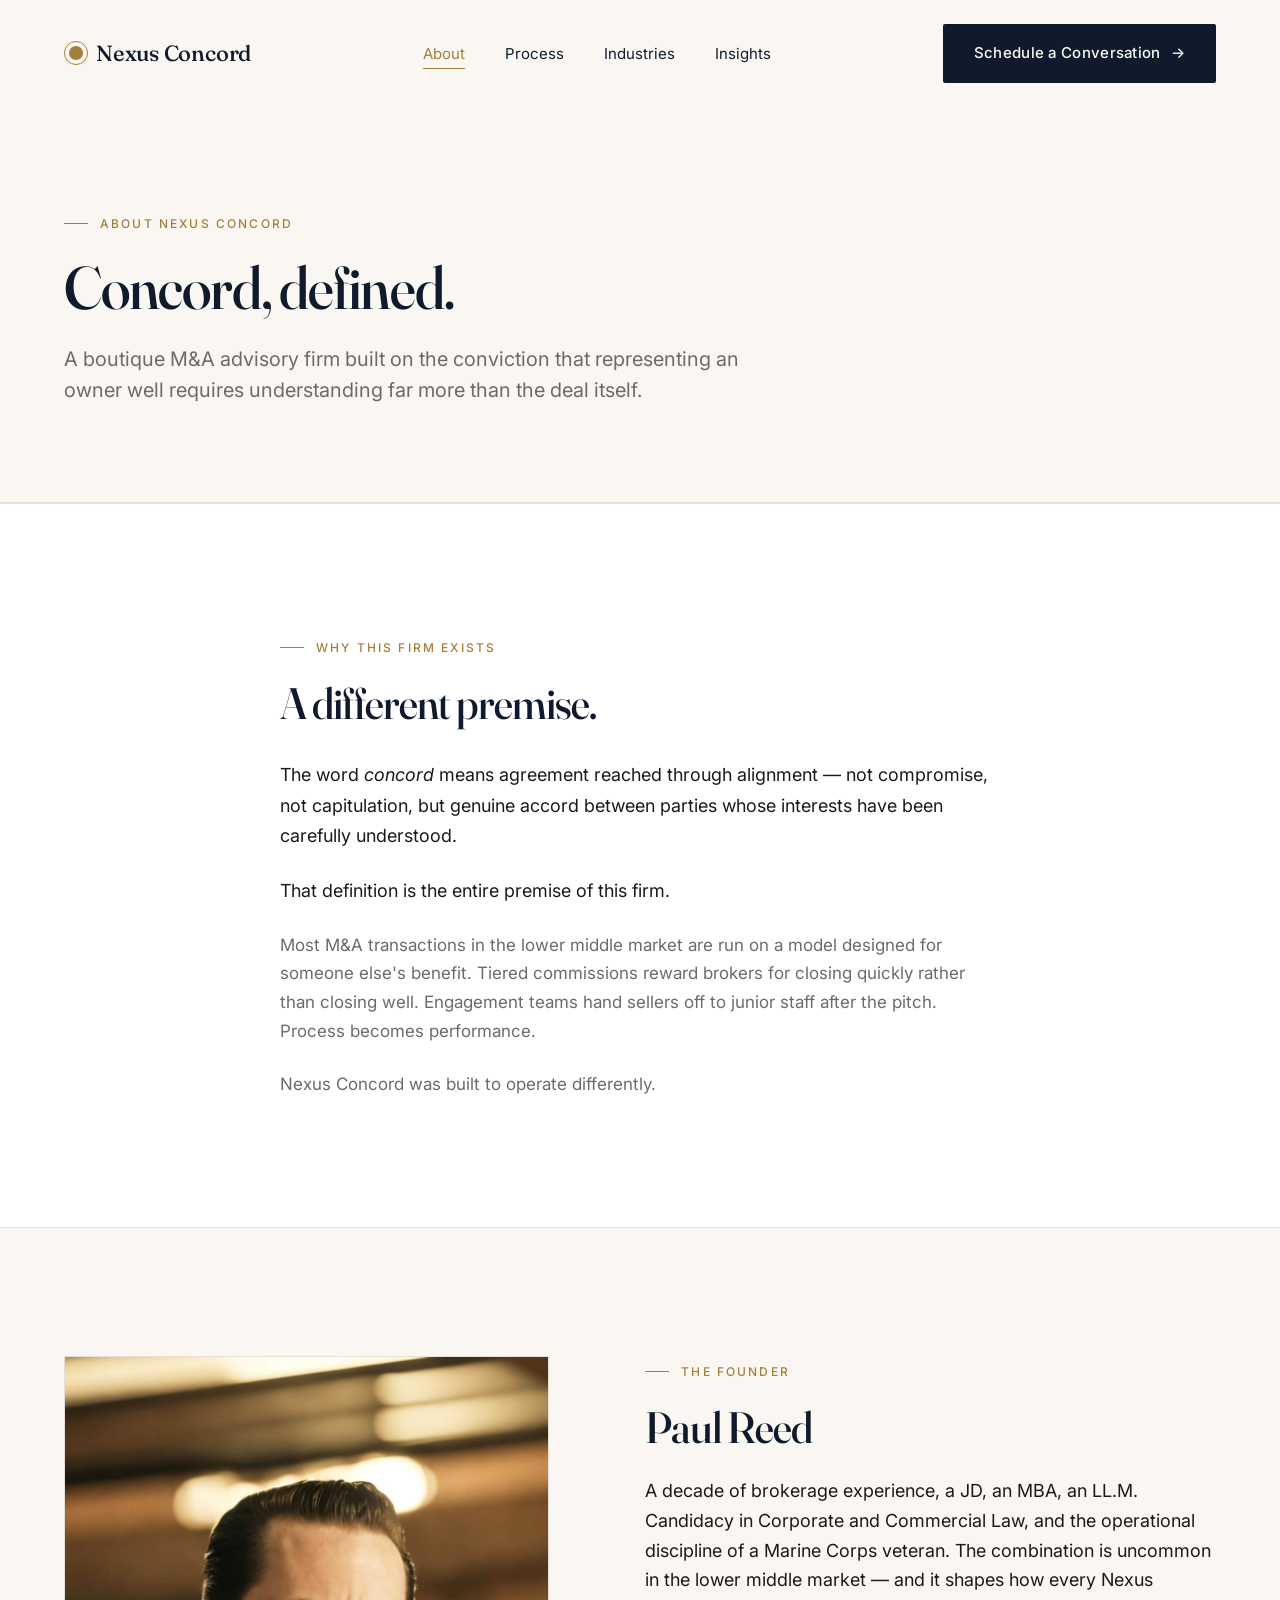
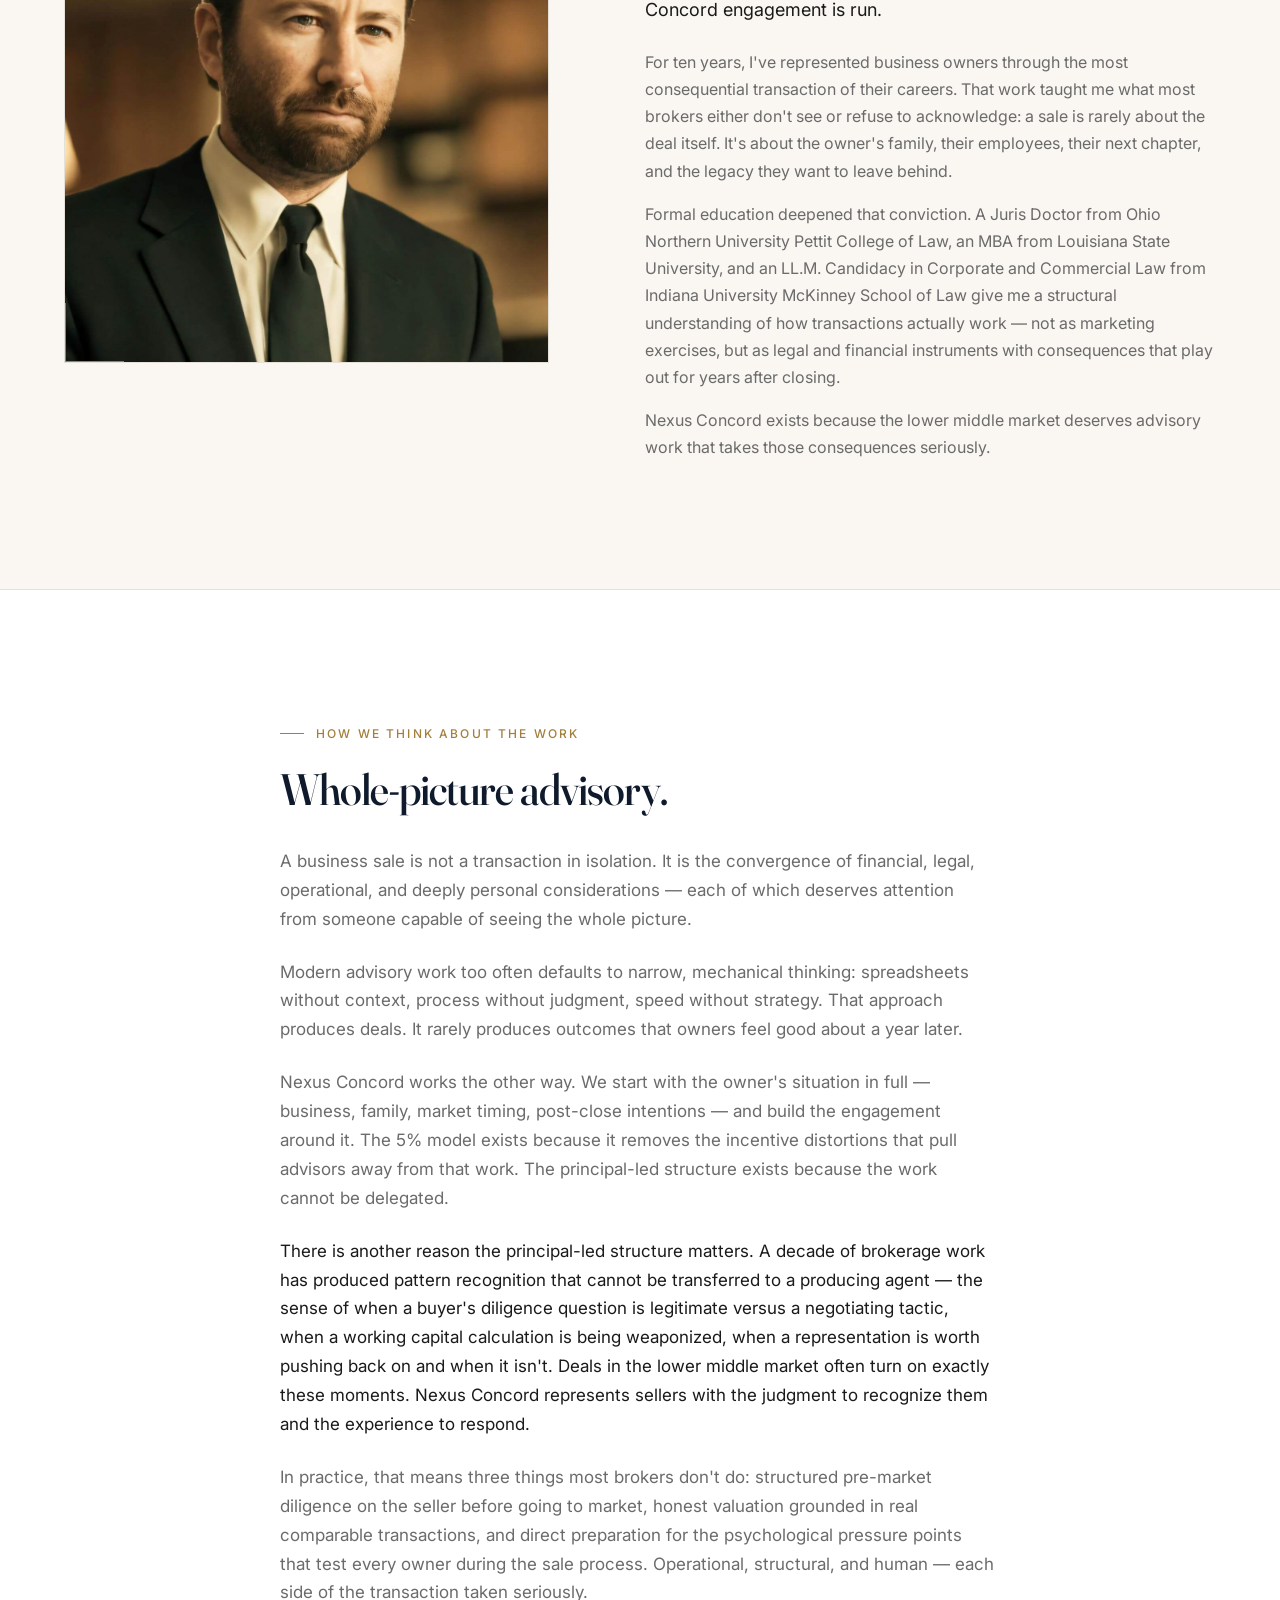
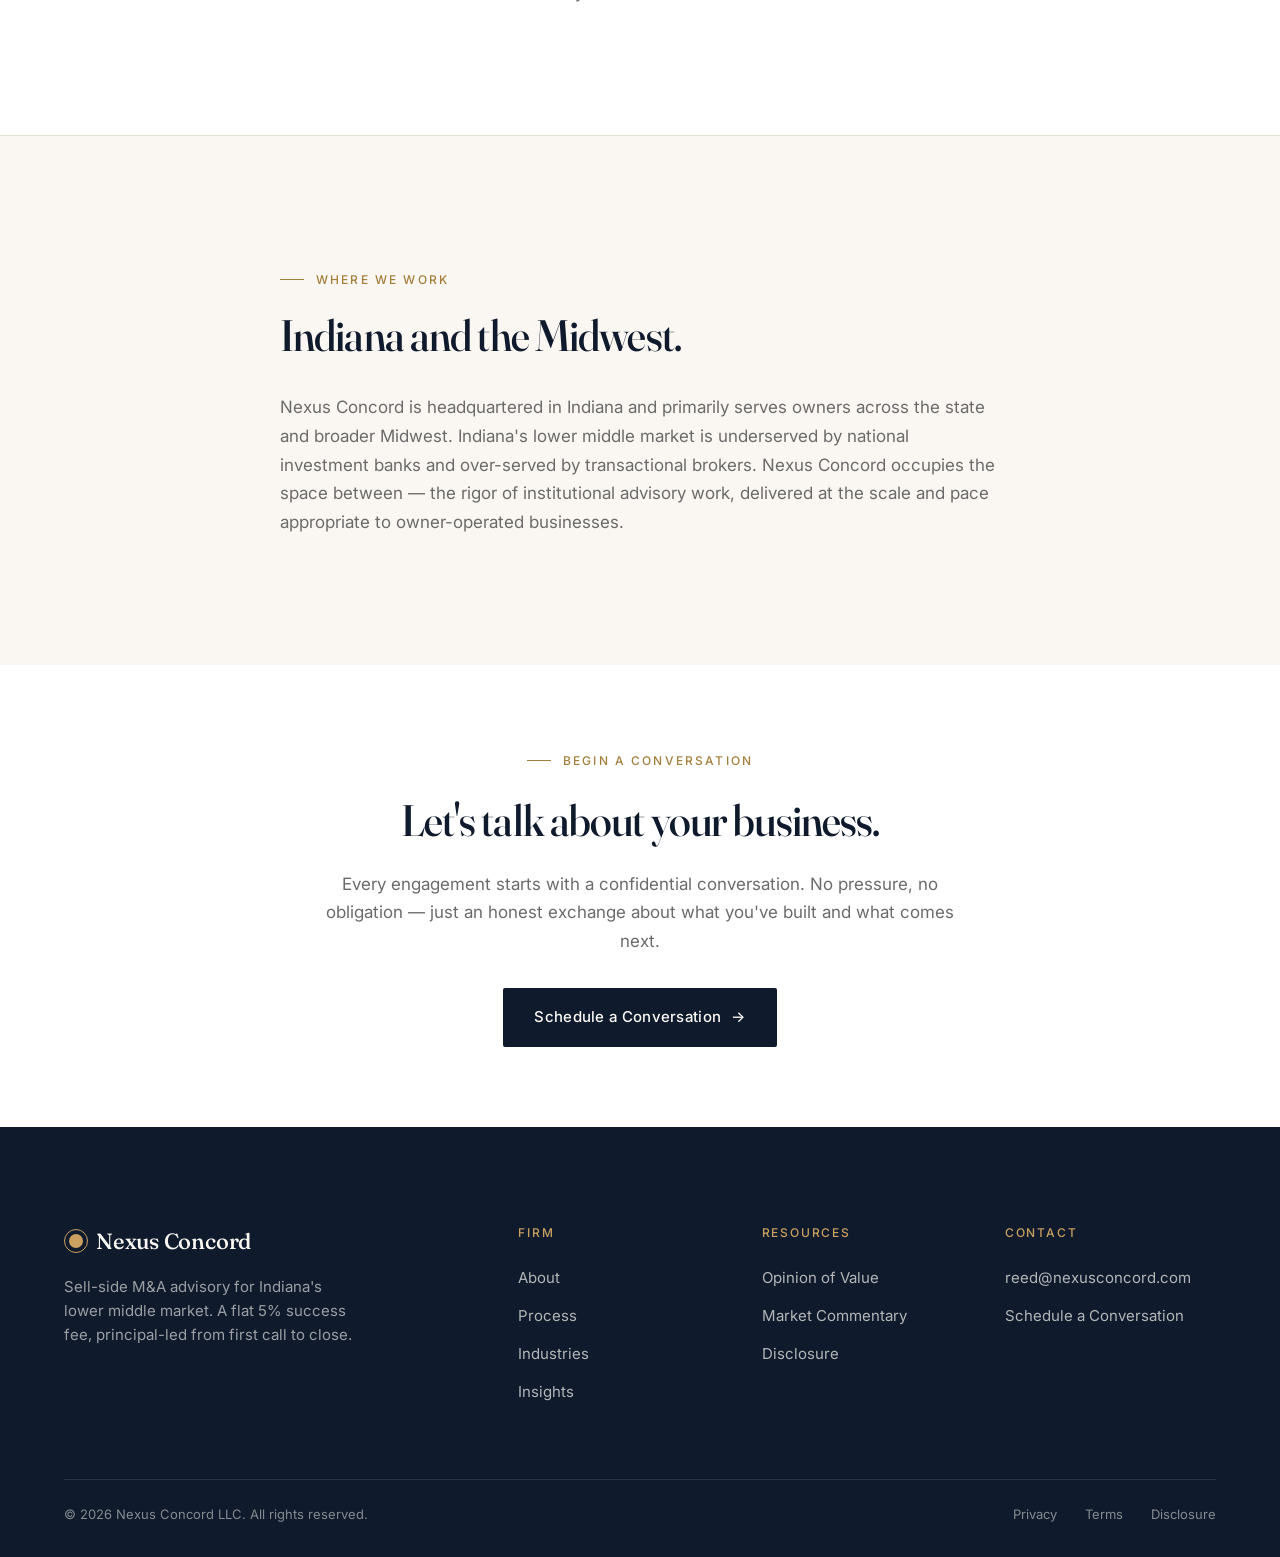
==== about.html @ e90b0dea "Update about.html Change About page CTA to white background for consistency" ====
<!DOCTYPE html>
<html lang="en">
<head>
<meta charset="UTF-8">
<meta name="viewport" content="width=device-width, initial-scale=1.0">
<title>About — Nexus Concord</title>
<meta name="description" content="Nexus Concord is a boutique sell-side M&A advisory firm founded by Paul Reed, combining a decade of brokerage experience with formal legal and financial training.">
<meta property="og:title" content="About — Nexus Concord">
<meta property="og:description" content="Nexus Concord is a boutique sell-side M&A advisory firm founded by Paul Reed, combining a decade of brokerage experience with formal business, legal and financial training.">
<meta property="og:type" content="website">
<link rel="preconnect" href="https://fonts.googleapis.com">
<link rel="preconnect" href="https://fonts.gstatic.com" crossorigin>
<link href="https://fonts.googleapis.com/css2?family=Fraunces:opsz,wght@9..144,400;9..144,500;9..144,600&family=Inter:wght@400;500;600&display=swap" rel="stylesheet">
<link rel="stylesheet" href="styles.css">
<style>
  @media (min-width: 768px) {
    .about-founder-grid { grid-template-columns: 0.85fr 1fr !important; gap: var(--space-xl) !important; }
  }
</style>
</head>
<body>

<nav class="nav" id="nav">
  <div class="nav-inner">
    <a href="index.html" class="logo">
      <span class="logo-mark"></span>
      <span>Nexus Concord</span>
    </a>
    <ul class="nav-links">
      <li><a href="about.html" class="active">About</a></li>
      <li><a href="process.html">Process</a></li>
      <li><a href="industries.html">Industries</a></li>
      <li><a href="insights.html">Insights</a></li>
    </ul>
    <a href="contact.html" class="btn btn-primary nav-cta">
      Schedule a Conversation
      <span class="btn-arrow">→</span>
    </a>
    <button class="menu-toggle" aria-label="Menu" id="menuToggle">
      <span></span><span></span><span></span>
    </button>
  </div>
</nav>

<div class="mobile-menu" id="mobileMenu">
  <a href="about.html">About</a>
  <a href="process.html">Process</a>
  <a href="industries.html">Industries</a>
  <a href="insights.html">Insights</a>
  <a href="contact.html" class="btn btn-primary">Schedule a Conversation</a>
</div>


<section class="page-hero">
  <div class="container">
    <span class="eyebrow">About Nexus Concord</span>
    <h1>Concord, defined.</h1>
    <p class="lead">A boutique M&amp;A advisory firm built on the conviction that representing an owner well requires understanding far more than the deal itself.</p>
  </div>
</section>

<section style="background: var(--white); border-top: 1px solid var(--border);">
  <div class="container">
    <div style="max-width: 720px; margin: 0 auto;" class="reveal">
      <span class="eyebrow">Why This Firm Exists</span>
      <h2 style="margin-bottom: 2rem;">A different premise.</h2>
      <p style="font-size: 1.125rem; line-height: 1.7; margin-bottom: 1.5rem; color: var(--text);">The word <em>concord</em> means agreement reached through alignment — not compromise, not capitulation, but genuine accord between parties whose interests have been carefully understood.</p>
      <p style="font-size: 1.125rem; line-height: 1.7; margin-bottom: 1.5rem; color: var(--text);">That definition is the entire premise of this firm.</p>
      <p style="font-size: 1.0625rem; line-height: 1.7; margin-bottom: 1.5rem; color: var(--text-muted);">Most M&amp;A transactions in the lower middle market are run on a model designed for someone else's benefit. Tiered commissions reward brokers for closing quickly rather than closing well. Engagement teams hand sellers off to junior staff after the pitch. Process becomes performance.</p>
      <p style="font-size: 1.0625rem; line-height: 1.7; color: var(--text-muted);">Nexus Concord was built to operate differently.</p>
    </div>
  </div>
</section>

<section style="background: var(--cream); border-top: 1px solid var(--border);">
  <div class="container">
    <div style="display: grid; grid-template-columns: 1fr; gap: 3rem; align-items: start;" class="about-founder-grid">
      <div class="reveal" style="aspect-ratio: 4/5; border: 1px solid var(--border); position: relative; overflow: hidden;">
        <img src="paul-reed-about.jpg" alt="Paul Reed, Founder of Nexus Concord" style="position: absolute; inset: 0; width: 100%; height: 100%; object-fit: cover; display: block;">
        <div style="position: absolute; bottom: -1px; left: -1px; width: 60px; height: 60px; border-bottom: 2px solid var(--brass); border-left: 2px solid var(--brass); z-index: 2;"></div>
      </div>
      <div class="reveal">
        <span class="eyebrow">The Founder</span>
        <h2 style="margin-bottom: 1.5rem;">Paul Reed</h2>
        <p style="font-size: 1.125rem; line-height: 1.65; margin-bottom: 1.5rem; color: var(--text);">A decade of brokerage experience, a JD, an MBA, an LL.M. Candidacy in Corporate and Commercial Law, and the operational discipline of a Marine Corps veteran. The combination is uncommon in the lower middle market — and it shapes how every Nexus Concord engagement is run.</p>
        <p style="font-size: 1rem; line-height: 1.7; color: var(--text-muted); margin-bottom: 1rem;">For ten years, I've represented business owners through the most consequential transaction of their careers. That work taught me what most brokers either don't see or refuse to acknowledge: a sale is rarely about the deal itself. It's about the owner's family, their employees, their next chapter, and the legacy they want to leave behind.</p>
        <p style="font-size: 1rem; line-height: 1.7; color: var(--text-muted); margin-bottom: 1rem;">Formal education deepened that conviction. A Juris Doctor from Ohio Northern University Pettit College of Law, an MBA from Louisiana State University, and an LL.M. Candidacy in Corporate and Commercial Law from Indiana University McKinney School of Law give me a structural understanding of how transactions actually work — not as marketing exercises, but as legal and financial instruments with consequences that play out for years after closing.</p>
        <p style="font-size: 1rem; line-height: 1.7; color: var(--text-muted);">Nexus Concord exists because the lower middle market deserves advisory work that takes those consequences seriously.</p>
      </div>
    </div>
  </div>
</section>

<section style="background: var(--white); border-top: 1px solid var(--border);">
  <div class="container">
    <div style="max-width: 720px; margin: 0 auto;" class="reveal">
      <span class="eyebrow">How We Think About the Work</span>
      <h2 style="margin-bottom: 2rem;">Whole-picture advisory.</h2>
      <p style="font-size: 1.0625rem; line-height: 1.7; margin-bottom: 1.5rem; color: var(--text-muted);">A business sale is not a transaction in isolation. It is the convergence of financial, legal, operational, and deeply personal considerations — each of which deserves attention from someone capable of seeing the whole picture.</p>
      <p style="font-size: 1.0625rem; line-height: 1.7; margin-bottom: 1.5rem; color: var(--text-muted);">Modern advisory work too often defaults to narrow, mechanical thinking: spreadsheets without context, process without judgment, speed without strategy. That approach produces deals. It rarely produces outcomes that owners feel good about a year later.</p>
      <p style="font-size: 1.0625rem; line-height: 1.7; color: var(--text-muted); margin-bottom: 1.5rem;">Nexus Concord works the other way. We start with the owner's situation in full — business, family, market timing, post-close intentions — and build the engagement around it. The 5% model exists because it removes the incentive distortions that pull advisors away from that work. The principal-led structure exists because the work cannot be delegated.</p>
      <p style="font-size: 1.0625rem; line-height: 1.7; margin-bottom: 1.5rem;">There is another reason the principal-led structure matters. A decade of brokerage work has produced pattern recognition that cannot be transferred to a producing agent — the sense of when a buyer's diligence question is legitimate versus a negotiating tactic, when a working capital calculation is being weaponized, when a representation is worth pushing back on and when it isn't. Deals in the lower middle market often turn on exactly these moments. Nexus Concord represents sellers with the judgment to recognize them and the experience to respond.</p>
      
      <p style="font-size: 1.0625rem; line-height: 1.7; color: var(--text-muted);">In practice, that means three things most brokers don't do: structured pre-market diligence on the seller before going to market, honest valuation grounded in real comparable transactions, and direct preparation for the psychological pressure points that test every owner during the sale process. Operational, structural, and human — each side of the transaction taken seriously.</p>
    </div>
  </div>
</section>

<section style="background: var(--cream); border-top: 1px solid var(--border);">
  <div class="container">
    <div style="max-width: 720px; margin: 0 auto;" class="reveal">
      <span class="eyebrow">Where We Work</span>
      <h2 style="margin-bottom: 2rem;">Indiana and the Midwest.</h2>
      <p style="font-size: 1.0625rem; line-height: 1.7; color: var(--text-muted);">Nexus Concord is headquartered in Indiana and primarily serves owners across the state and broader Midwest. Indiana's lower middle market is underserved by national investment banks and over-served by transactional brokers. Nexus Concord occupies the space between — the rigor of institutional advisory work, delivered at the scale and pace appropriate to owner-operated businesses.</p>
    </div>
  </div>
</section>

<section style="background: var(--white); padding: 5rem 2rem; text-align: center;">
  <div style="max-width: 720px; margin: 0 auto;" class="reveal">
    <span class="eyebrow" style="color: var(--brass); display: inline-block; margin-bottom: 1.5rem;">Begin a Conversation</span>
    <h2 style="color: var(--navy); margin-bottom: 1.5rem; font-size: clamp(2rem, 4vw, 2.75rem); line-height: 1.15;">Let's talk about your business.</h2>
    <p style="color: var(--text-muted); font-size: 1.0625rem; line-height: 1.7; margin-bottom: 2rem; max-width: 60ch; margin-left: auto; margin-right: auto;">Every engagement starts with a confidential conversation. No pressure, no obligation &mdash; just an honest exchange about what you've built and what comes next.</p>
    <a href="contact.html" class="btn btn-primary">Schedule a Conversation <span class="btn-arrow">&rarr;</span></a>
  </div>
</section> 
  
<footer>
  <div class="container">
    <div class="footer-grid">
      <div class="footer-brand">
        <a href="index.html" class="logo"><span class="logo-mark"></span><span>Nexus Concord</span></a>
        <p>Sell-side M&amp;A advisory for Indiana's lower middle market. A flat 5% success fee, principal-led from first call to close.</p>
      </div>
      <div class="footer-col">
        <h4>Firm</h4>
        <ul>
          <li><a href="about.html">About</a></li>
          <li><a href="process.html">Process</a></li>
          <li><a href="industries.html">Industries</a></li>
          <li><a href="insights.html">Insights</a></li>
        </ul>
      </div>
      <div class="footer-col">
        <h4>Resources</h4>
        <ul>
          <li><a href="contact.html">Opinion of Value</a></li>
          <li><a href="insights.html">Market Commentary</a></li>
          <li><a href="disclosure.html">Disclosure</a></li>
        </ul>
      </div>
      <div class="footer-col">
        <h4>Contact</h4>
        <ul>
          <li><a href="mailto:reed@nexusconcord.com">reed@nexusconcord.com</a></li>
          <li><a href="contact.html">Schedule a Conversation</a></li>
        </ul>
      </div>
    </div>
    <div class="footer-bottom">
      <div>© 2026 Nexus Concord LLC. All rights reserved.</div>
      <div class="footer-legal">
        <a href="privacy.html">Privacy</a>
        <a href="terms.html">Terms</a>
        <a href="disclosure.html">Disclosure</a>
      </div>
    </div>
  </div>
</footer>

<script>
  const nav = document.getElementById('nav');
  window.addEventListener('scroll', () => {
    if (window.scrollY > 20) nav.classList.add('scrolled');
    else nav.classList.remove('scrolled');
  });

  const io = new IntersectionObserver((entries) => {
    entries.forEach((entry) => {
      if (entry.isIntersecting) { entry.target.classList.add('visible'); io.unobserve(entry.target); }
    });
  }, { threshold: 0.12, rootMargin: '0px 0px -60px 0px' });
  document.querySelectorAll('.reveal').forEach(el => io.observe(el));

  const menuToggle = document.getElementById('menuToggle');
  const mobileMenu = document.getElementById('mobileMenu');
  menuToggle?.addEventListener('click', () => mobileMenu.classList.toggle('open'));
  mobileMenu?.querySelectorAll('a').forEach(a => a.addEventListener('click', () => mobileMenu.classList.remove('open')));
</script>

</body>
</html>
---- styles.css ----
/* ---------------- DESIGN TOKENS ---------------- */
:root {
  --navy: #0F1B2D;
  --navy-soft: #1C2D44;
  --brass: #A47E3B;
  --brass-light: #C9A05F;
  --cream: #FAF7F2;
  --cream-warm: #F2EDE3;
  --white: #FFFFFF;
  --text: #1A1A1A;
  --text-muted: #6B6B6B;
  --border: #E5E1D8;

  --max-width: 1280px;
  --reading-width: 720px;

  --space-xs: 0.5rem;
  --space-sm: 1rem;
  --space-md: 2rem;
  --space-lg: 4rem;
  --space-xl: 6rem;
  --space-2xl: 8rem;
  --space-3xl: 12rem;

  --ease: cubic-bezier(0.22, 1, 0.36, 1);
}

/* ---------------- RESET ---------------- */
*, *::before, *::after { box-sizing: border-box; margin: 0; padding: 0; }
html { scroll-behavior: smooth; }
body {
  font-family: 'Inter', system-ui, sans-serif;
  color: var(--text);
  background: var(--cream);
  line-height: 1.65;
  font-size: 17px;
  -webkit-font-smoothing: antialiased;
  -moz-osx-font-smoothing: grayscale;
}
img { max-width: 100%; display: block; }
a { color: inherit; text-decoration: none; }
button { font-family: inherit; cursor: pointer; border: none; background: none; }

/* ---------------- TYPOGRAPHY ---------------- */
.display, h1, h2, h3 {
  font-family: 'Fraunces', Georgia, serif;
  font-weight: 500;
  color: var(--navy);
  line-height: 1.1;
  letter-spacing: -0.02em;
  font-variation-settings: "opsz" 144;
}

.display { font-size: clamp(3rem, 6vw, 4.75rem); line-height: 1.05; }
h1 { font-size: clamp(2.5rem, 5vw, 3.75rem); }
h2 { font-size: clamp(1.875rem, 3.5vw, 2.75rem); line-height: 1.15; }
h3 { font-size: clamp(1.25rem, 2vw, 1.5rem); line-height: 1.3; letter-spacing: -0.01em; }

.eyebrow {
  font-family: 'Inter', sans-serif;
  font-size: 0.75rem;
  font-weight: 500;
  text-transform: uppercase;
  letter-spacing: 0.18em;
  color: var(--brass);
  display: inline-block;
  margin-bottom: 1.25rem;
}
.eyebrow::before {
  content: "";
  display: inline-block;
  width: 1.5rem;
  height: 1px;
  background: var(--brass);
  vertical-align: middle;
  margin-right: 0.75rem;
  margin-bottom: 0.2em;
}

.lead {
  font-size: 1.25rem;
  line-height: 1.55;
  color: var(--text-muted);
  max-width: 60ch;
}

p { max-width: 65ch; }

/* ---------------- LAYOUT ---------------- */
.container {
  max-width: var(--max-width);
  margin: 0 auto;
  padding: 0 1.5rem;
}
@media (min-width: 768px) { .container { padding: 0 3rem; } }
@media (min-width: 1280px) { .container { padding: 0 4rem; } }

section { padding: var(--space-xl) 0; }
@media (min-width: 768px) { section { padding: var(--space-2xl) 0; } }

/* ---------------- BUTTONS ---------------- */
.btn {
  display: inline-flex;
  align-items: center;
  gap: 0.625rem;
  padding: 1rem 1.875rem;
  font-family: 'Inter', sans-serif;
  font-size: 0.9375rem;
  font-weight: 500;
  letter-spacing: 0.02em;
  border-radius: 2px;
  transition: all 0.3s var(--ease);
  cursor: pointer;
  border: 1px solid transparent;
}
.btn-primary {
  background: var(--navy);
  color: var(--cream);
}
.btn-primary:hover {
  background: var(--brass);
  transform: translateY(-1px);
}
.btn-secondary {
  background: transparent;
  color: var(--navy);
  border-color: var(--navy);
}
.btn-secondary:hover {
  background: var(--navy);
  color: var(--cream);
}
.btn-arrow {
  transition: transform 0.3s var(--ease);
}
.btn:hover .btn-arrow {
  transform: translateX(3px);
}

/* ---------------- NAVIGATION ---------------- */
.nav {
  position: fixed;
  top: 0;
  left: 0;
  right: 0;
  z-index: 100;
  background: rgba(250, 247, 242, 0.85);
  backdrop-filter: blur(12px);
  -webkit-backdrop-filter: blur(12px);
  border-bottom: 1px solid transparent;
  transition: all 0.3s var(--ease);
}
.nav.scrolled {
  border-bottom-color: var(--border);
}
.nav-inner {
  max-width: var(--max-width);
  margin: 0 auto;
  padding: 1.25rem 1.5rem;
  display: flex;
  align-items: center;
  justify-content: space-between;
}
@media (min-width: 768px) { .nav-inner { padding: 1.5rem 3rem; } }
@media (min-width: 1280px) { .nav-inner { padding: 1.5rem 4rem; } }

.logo {
  font-family: 'Fraunces', serif;
  font-weight: 500;
  font-size: 1.375rem;
  color: var(--navy);
  letter-spacing: -0.01em;
  display: flex;
  align-items: center;
  gap: 0.5rem;
}
.logo-mark {
  width: 1.5rem;
  height: 1.5rem;
  border: 1.5px solid var(--brass);
  border-radius: 50%;
  position: relative;
}
.logo-mark::after {
  content: "";
  position: absolute;
  inset: 4px;
  background: var(--brass);
  border-radius: 50%;
}

.nav-links {
  display: none;
  gap: 2.5rem;
  align-items: center;
  list-style: none;
}
@media (min-width: 968px) { .nav-links { display: flex; } }
.nav-links a {
  font-size: 0.9375rem;
  color: var(--navy);
  font-weight: 400;
  position: relative;
  transition: color 0.2s var(--ease);
}
.nav-links a::after {
  content: "";
  position: absolute;
  left: 0;
  bottom: -6px;
  width: 0;
  height: 1.5px;
  background: var(--brass);
  transition: width 0.3s var(--ease);
}
.nav-links a:hover { color: var(--brass); }
.nav-links a:hover::after,
.nav-links a.active::after { width: 100%; }
.nav-links a.active { color: var(--brass); }

.nav-cta {
  display: none;
}
@media (min-width: 968px) { .nav-cta { display: inline-flex; } }

.menu-toggle {
  display: flex;
  flex-direction: column;
  gap: 5px;
  width: 32px;
  padding: 4px;
}
@media (min-width: 968px) { .menu-toggle { display: none; } }
.menu-toggle span {
  display: block;
  width: 100%;
  height: 1.5px;
  background: var(--navy);
  transition: all 0.3s var(--ease);
}

/* Mobile menu overlay */
.mobile-menu {
  position: fixed;
  top: 0;
  left: 0;
  right: 0;
  bottom: 0;
  background: var(--navy);
  color: var(--cream);
  z-index: 99;
  display: flex;
  flex-direction: column;
  justify-content: center;
  align-items: center;
  gap: 2rem;
  opacity: 0;
  pointer-events: none;
  transition: opacity 0.3s var(--ease);
}
.mobile-menu.open {
  opacity: 1;
  pointer-events: auto;
}
.mobile-menu a {
  font-family: 'Fraunces', serif;
  font-size: 1.75rem;
  color: var(--cream);
}
.mobile-menu a:hover { color: var(--brass-light); }
.mobile-menu .btn { margin-top: 1rem; }

/* ---------------- PAGE HERO (sub pages) ---------------- */
.page-hero {
  padding-top: calc(var(--space-3xl) + 1rem);
  padding-bottom: var(--space-xl);
  background: var(--cream);
  border-bottom: 1px solid var(--border);
}
.page-hero h1 {
  margin-bottom: 1.5rem;
  max-width: 18ch;
}
.page-hero .lead {
  max-width: 56ch;
}

/* ---------------- CARDS ---------------- */
.card {
  background: var(--white);
  border: 1px solid var(--border);
  padding: 2.5rem 2rem;
  transition: all 0.3s var(--ease);
}
@media (min-width: 768px) { .card { padding: 3rem 2.5rem; } }
.card:hover {
  transform: translateY(-4px);
  box-shadow: 0 20px 40px -20px rgba(15, 27, 45, 0.15);
}

/* ---------------- FOOTER ---------------- */
footer {
  background: var(--navy);
  color: rgba(250, 247, 242, 0.7);
  padding: var(--space-xl) 0 var(--space-md);
}
.footer-grid {
  display: grid;
  grid-template-columns: 1fr;
  gap: var(--space-lg);
  margin-bottom: var(--space-lg);
}
@media (min-width: 768px) {
  .footer-grid { grid-template-columns: 2fr 1fr 1fr 1fr; gap: var(--space-md); }
}
.footer-brand .logo { color: var(--cream); margin-bottom: 1rem; }
.footer-brand .logo-mark { border-color: var(--brass-light); }
.footer-brand .logo-mark::after { background: var(--brass-light); }
.footer-brand p {
  font-size: 0.9375rem;
  line-height: 1.6;
  max-width: 32ch;
  color: rgba(250, 247, 242, 0.6);
}
.footer-col h4 {
  font-family: 'Inter', sans-serif;
  font-size: 0.75rem;
  text-transform: uppercase;
  letter-spacing: 0.15em;
  color: var(--brass-light);
  font-weight: 500;
  margin-bottom: 1.25rem;
}
.footer-col ul { list-style: none; }
.footer-col li { margin-bottom: 0.625rem; }
.footer-col a {
  font-size: 0.9375rem;
  color: rgba(250, 247, 242, 0.7);
  transition: color 0.2s var(--ease);
}
.footer-col a:hover { color: var(--brass-light); }
.footer-bottom {
  border-top: 1px solid rgba(250, 247, 242, 0.1);
  padding-top: 1.5rem;
  display: flex;
  flex-direction: column;
  gap: 0.75rem;
  align-items: center;
  text-align: center;
  font-size: 0.8125rem;
  color: rgba(250, 247, 242, 0.5);
}
@media (min-width: 768px) {
  .footer-bottom { flex-direction: row; justify-content: space-between; }
}
.footer-legal a { margin-left: 1.5rem; }
.footer-legal a:first-child { margin-left: 0; }

/* ---------------- ANIMATIONS ---------------- */
.reveal {
  opacity: 0;
  transform: translateY(20px);
  transition: opacity 0.8s var(--ease), transform 0.8s var(--ease);
}
.reveal.visible {
  opacity: 1;
  transform: translateY(0);
}

@media (prefers-reduced-motion: reduce) {
  *, *::before, *::after {
    animation-duration: 0.01ms !important;
    animation-iteration-count: 1 !important;
    transition-duration: 0.01ms !important;
    scroll-behavior: auto !important;
  }
  .reveal { opacity: 1; transform: none; }
}

::selection { background: var(--brass); color: var(--cream); }

/* ---------------- PROCESS PAGE ---------------- */
.timeline {
  position: relative;
  margin: var(--space-lg) 0;
}
.timeline::before {
  content: "";
  position: absolute;
  left: 1.5rem;
  top: 0;
  bottom: 0;
  width: 1px;
  background: var(--border);
}
@media (min-width: 768px) {
  .timeline::before { left: 50%; transform: translateX(-50%); }
}

.timeline-item {
  position: relative;
  padding-left: 4rem;
  padding-bottom: var(--space-lg);
}
@media (min-width: 768px) {
  .timeline-item {
    width: 50%;
    padding-left: 0;
    padding-right: var(--space-lg);
  }
  .timeline-item:nth-child(even) {
    margin-left: 50%;
    padding-left: var(--space-lg);
    padding-right: 0;
  }
}
.timeline-marker {
  position: absolute;
  left: 0.5rem;
  top: 0.25rem;
  width: 2rem;
  height: 2rem;
  background: var(--cream);
  border: 2px solid var(--brass);
  border-radius: 50%;
  display: flex;
  align-items: center;
  justify-content: center;
  font-family: 'Fraunces', serif;
  font-size: 0.875rem;
  color: var(--brass);
  font-weight: 500;
  z-index: 2;
}
@media (min-width: 768px) {
  .timeline-marker { left: 50%; transform: translateX(-50%); }
}

/* ---------------- FORMS ---------------- */
.form-grid {
  display: grid;
  grid-template-columns: 1fr;
  gap: 1.25rem;
}
@media (min-width: 640px) {
  .form-grid-2 { grid-template-columns: 1fr 1fr; }
}
.field-label {
  display: block;
  font-size: 0.8125rem;
  font-weight: 500;
  color: var(--navy);
  margin-bottom: 0.5rem;
  letter-spacing: 0.02em;
}
.field-label .required { color: var(--brass); }
.field-input,
.field-select,
.field-textarea {
  width: 100%;
  padding: 0.875rem 1rem;
  font-family: 'Inter', sans-serif;
  font-size: 1rem;
  color: var(--text);
  background: var(--white);
  border: 1px solid var(--border);
  border-radius: 2px;
  transition: border-color 0.2s var(--ease);
}
.field-input:focus,
.field-select:focus,
.field-textarea:focus {
  outline: none;
  border-color: var(--brass);
}
.field-textarea {
  min-height: 140px;
  resize: vertical;
  font-family: inherit;
}
.field-help {
  font-size: 0.8125rem;
  color: var(--text-muted);
  margin-top: 0.375rem;
}
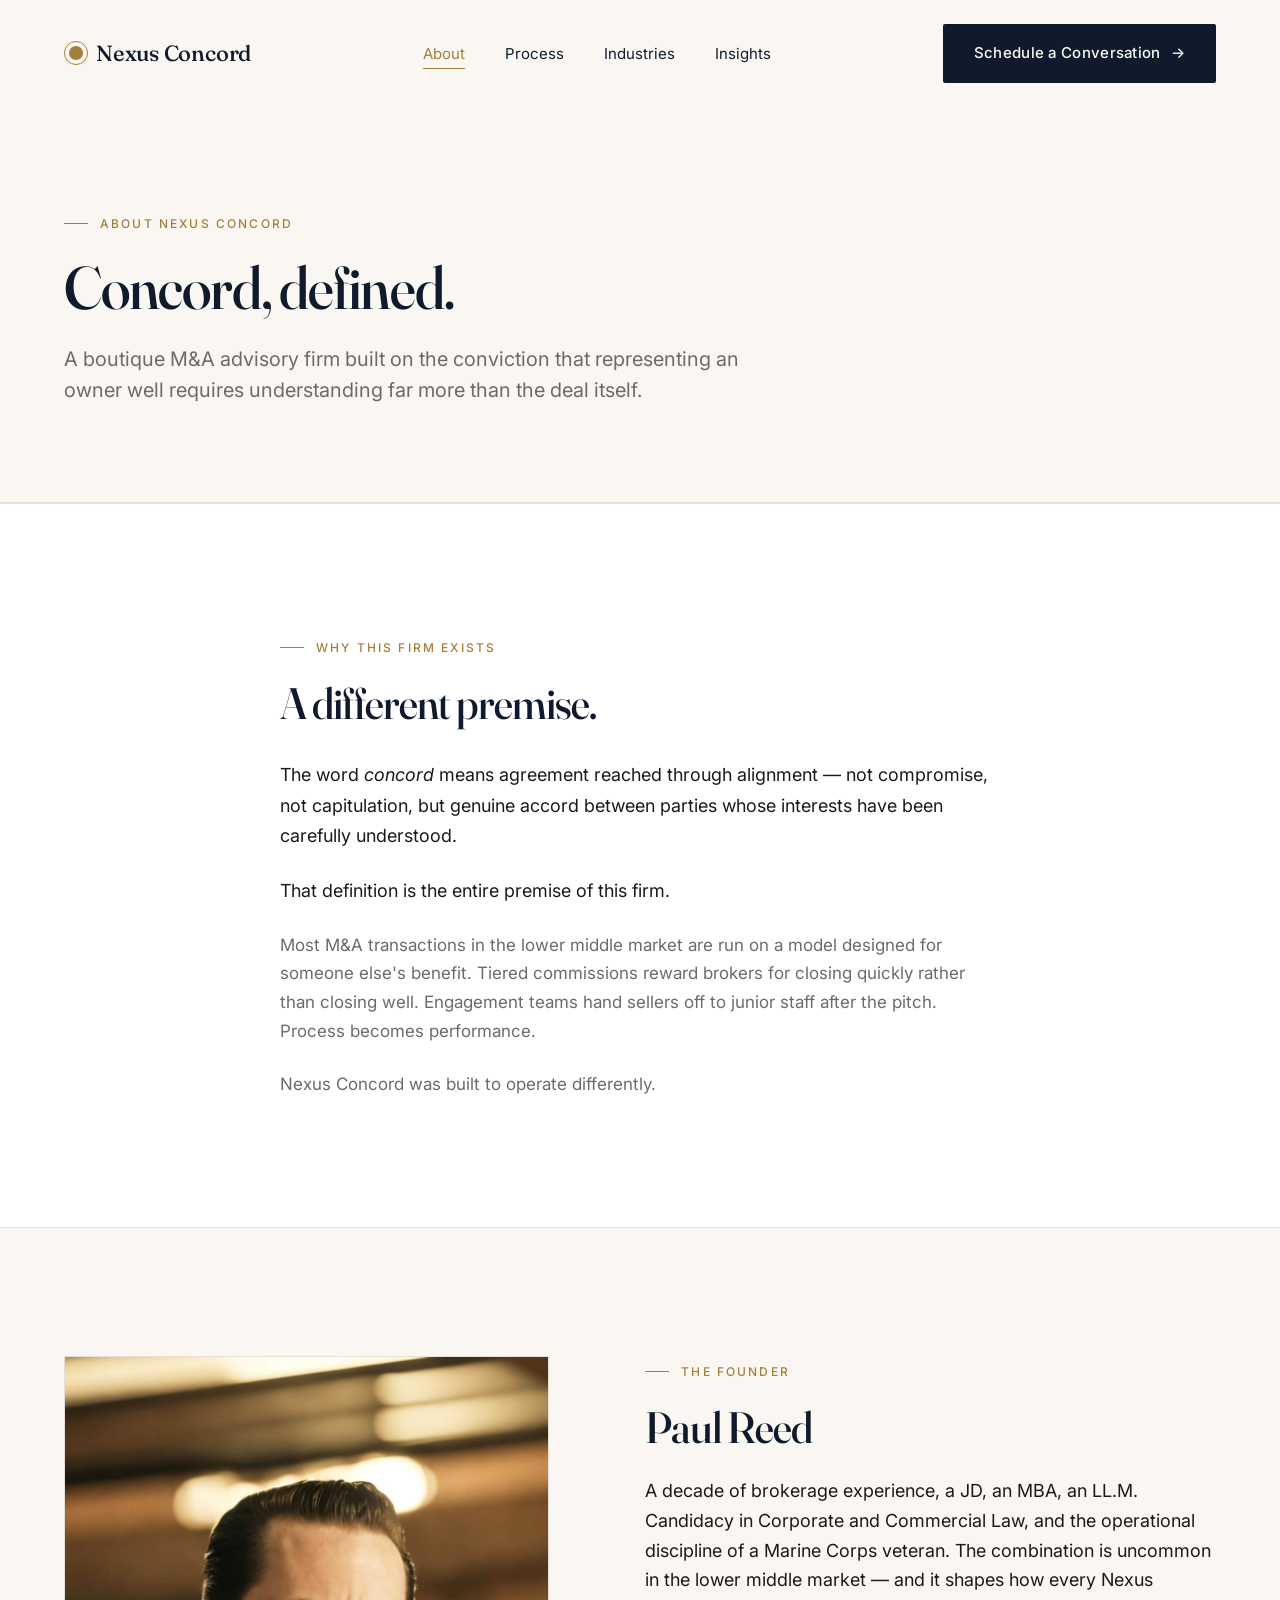
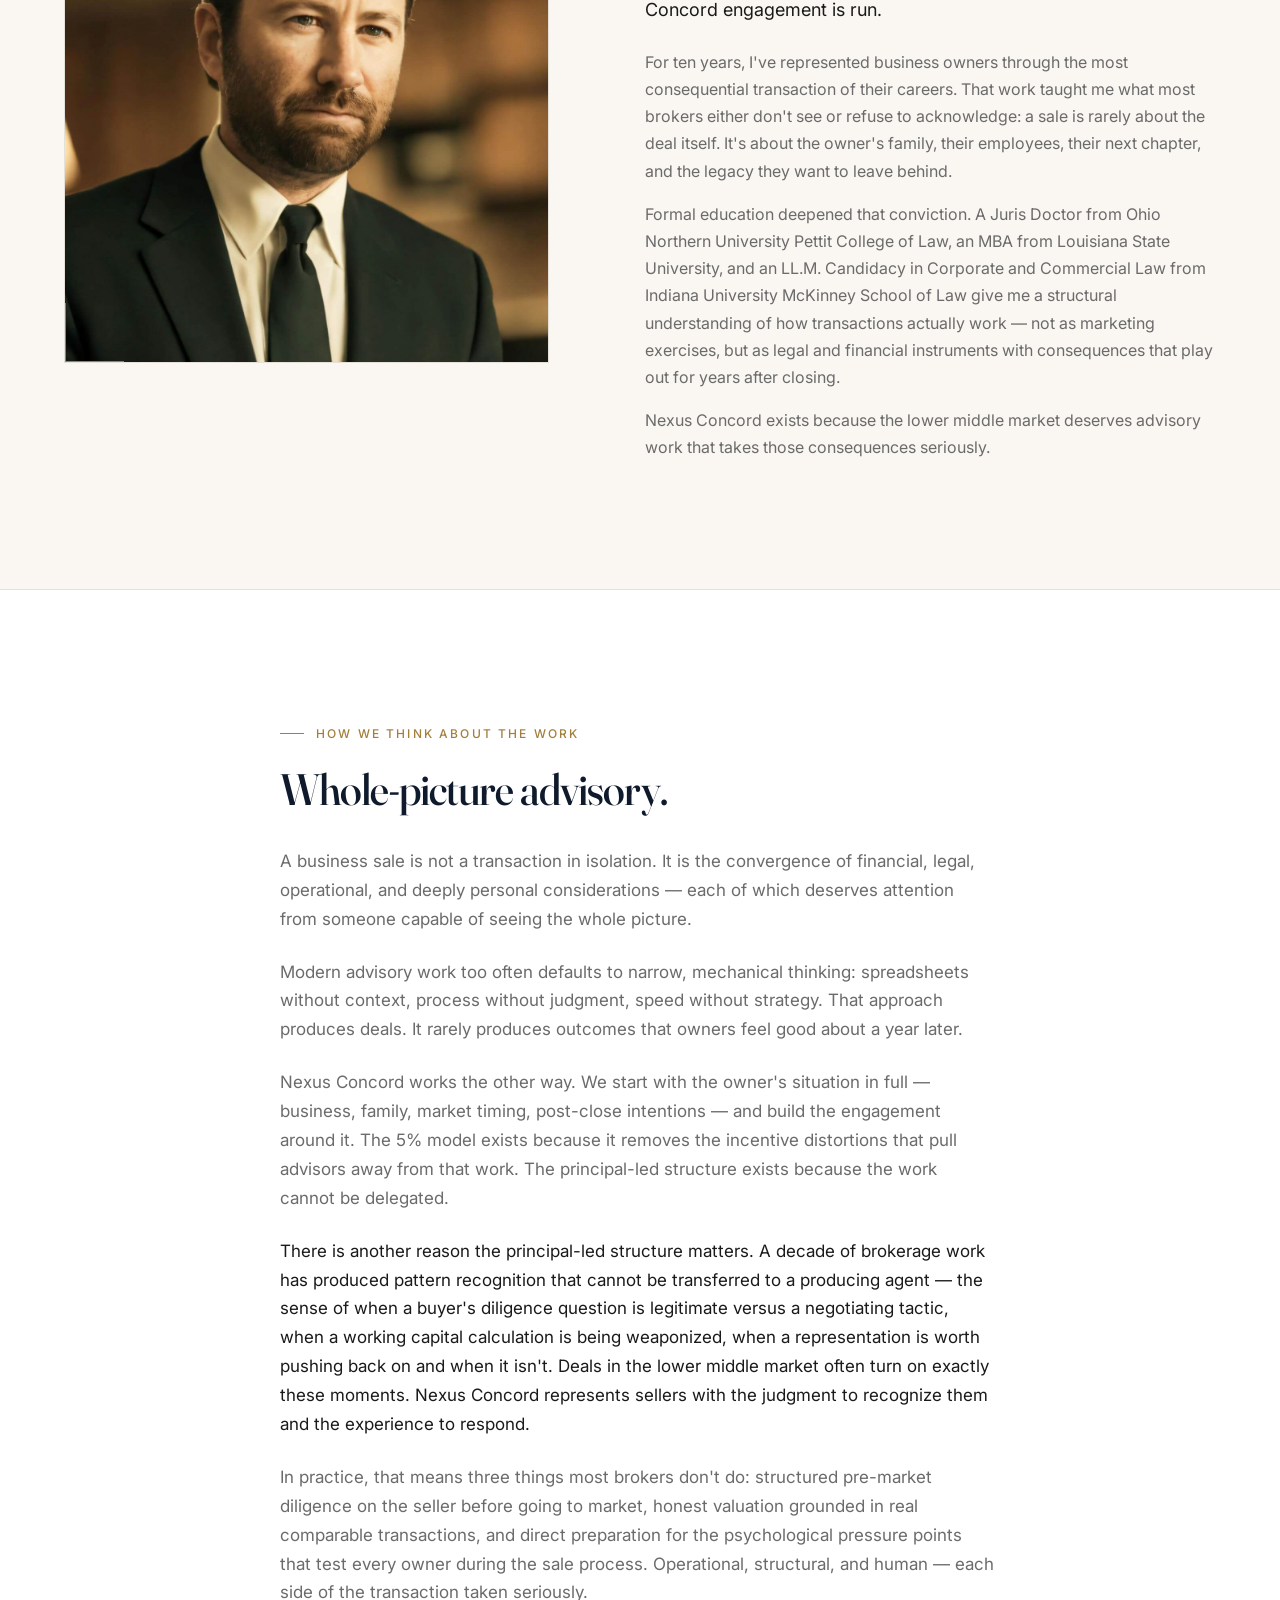
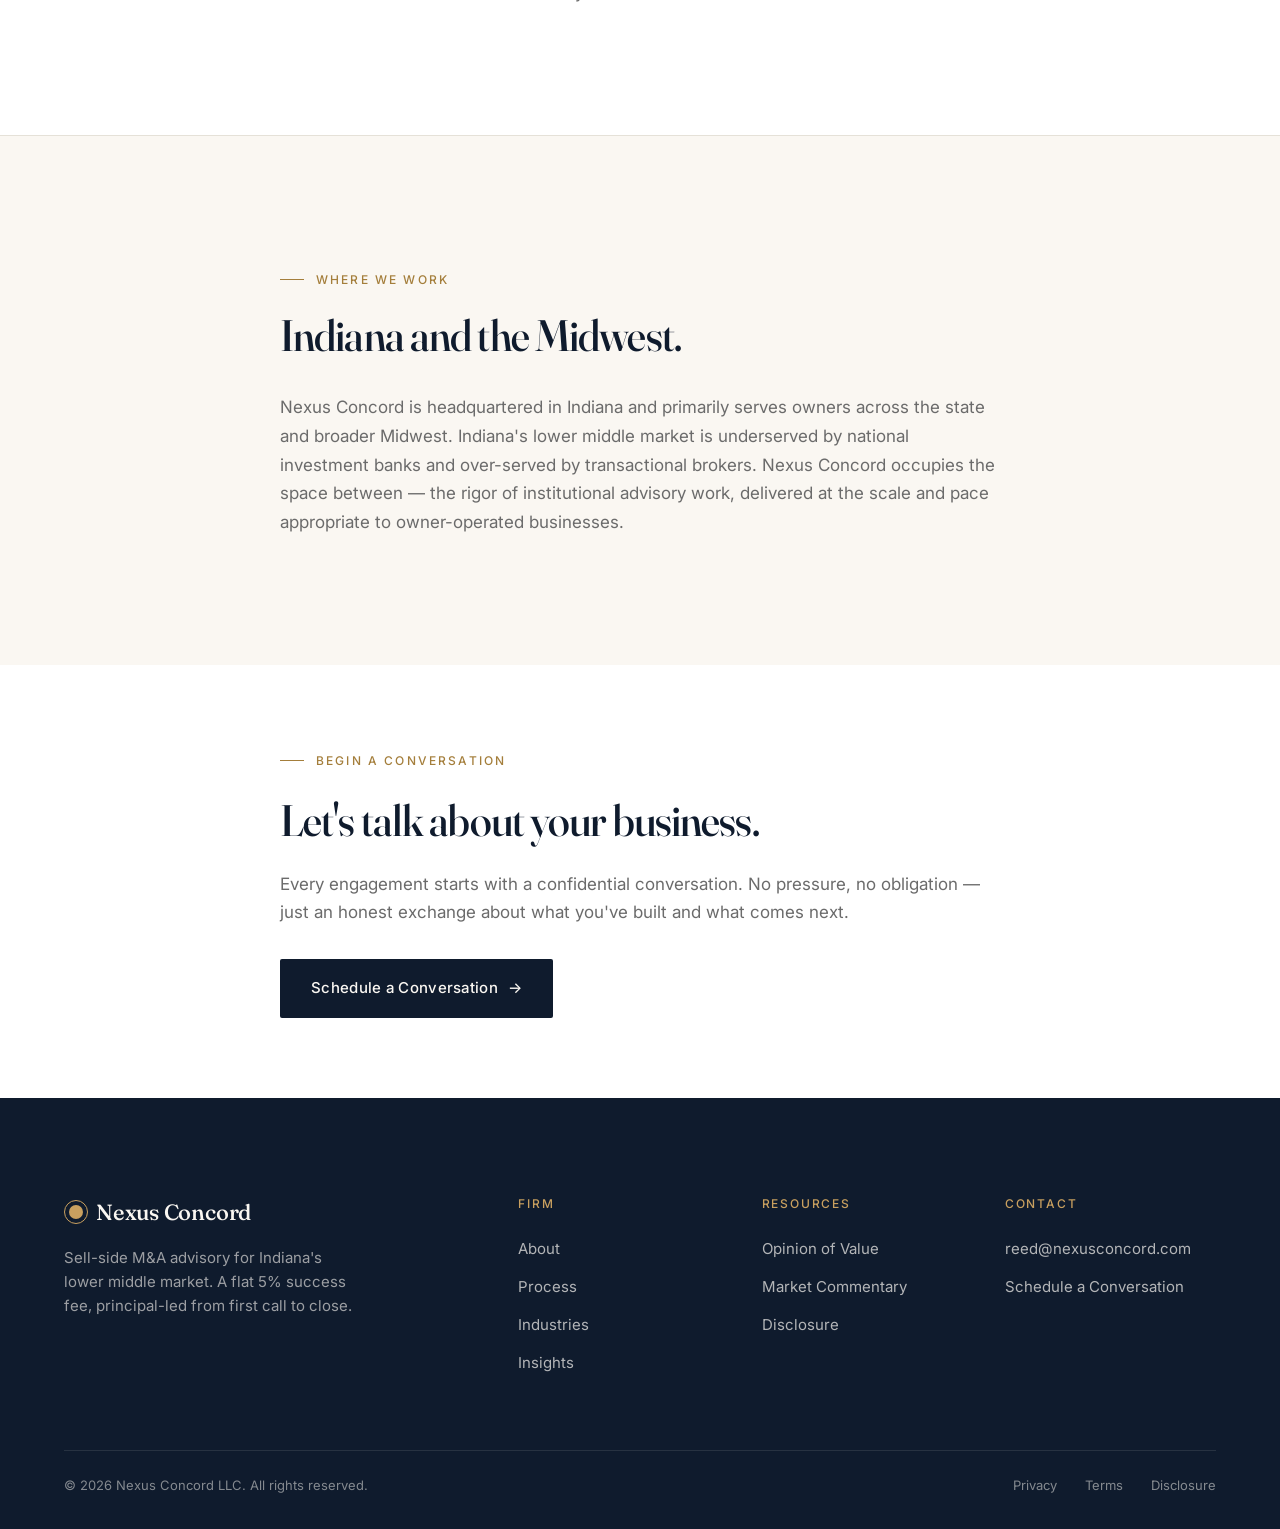
==== commit 7c54d95f: "Update about.html Left-align About page CTA to match page pattern" ====
--- a/about.html
+++ b/about.html
@@ -116,11 +116,11 @@
   </div>
 </section>
 
-<section style="background: var(--white); padding: 5rem 2rem; text-align: center;">
+<section style="background: var(--white); padding: 5rem 2rem;">
   <div style="max-width: 720px; margin: 0 auto;" class="reveal">
     <span class="eyebrow" style="color: var(--brass); display: inline-block; margin-bottom: 1.5rem;">Begin a Conversation</span>
     <h2 style="color: var(--navy); margin-bottom: 1.5rem; font-size: clamp(2rem, 4vw, 2.75rem); line-height: 1.15;">Let's talk about your business.</h2>
-    <p style="color: var(--text-muted); font-size: 1.0625rem; line-height: 1.7; margin-bottom: 2rem; max-width: 60ch; margin-left: auto; margin-right: auto;">Every engagement starts with a confidential conversation. No pressure, no obligation &mdash; just an honest exchange about what you've built and what comes next.</p>
+    <p style="color: var(--text-muted); font-size: 1.0625rem; line-height: 1.7; margin-bottom: 2rem;">Every engagement starts with a confidential conversation. No pressure, no obligation &mdash; just an honest exchange about what you've built and what comes next.</p>
     <a href="contact.html" class="btn btn-primary">Schedule a Conversation <span class="btn-arrow">&rarr;</span></a>
   </div>
 </section> 
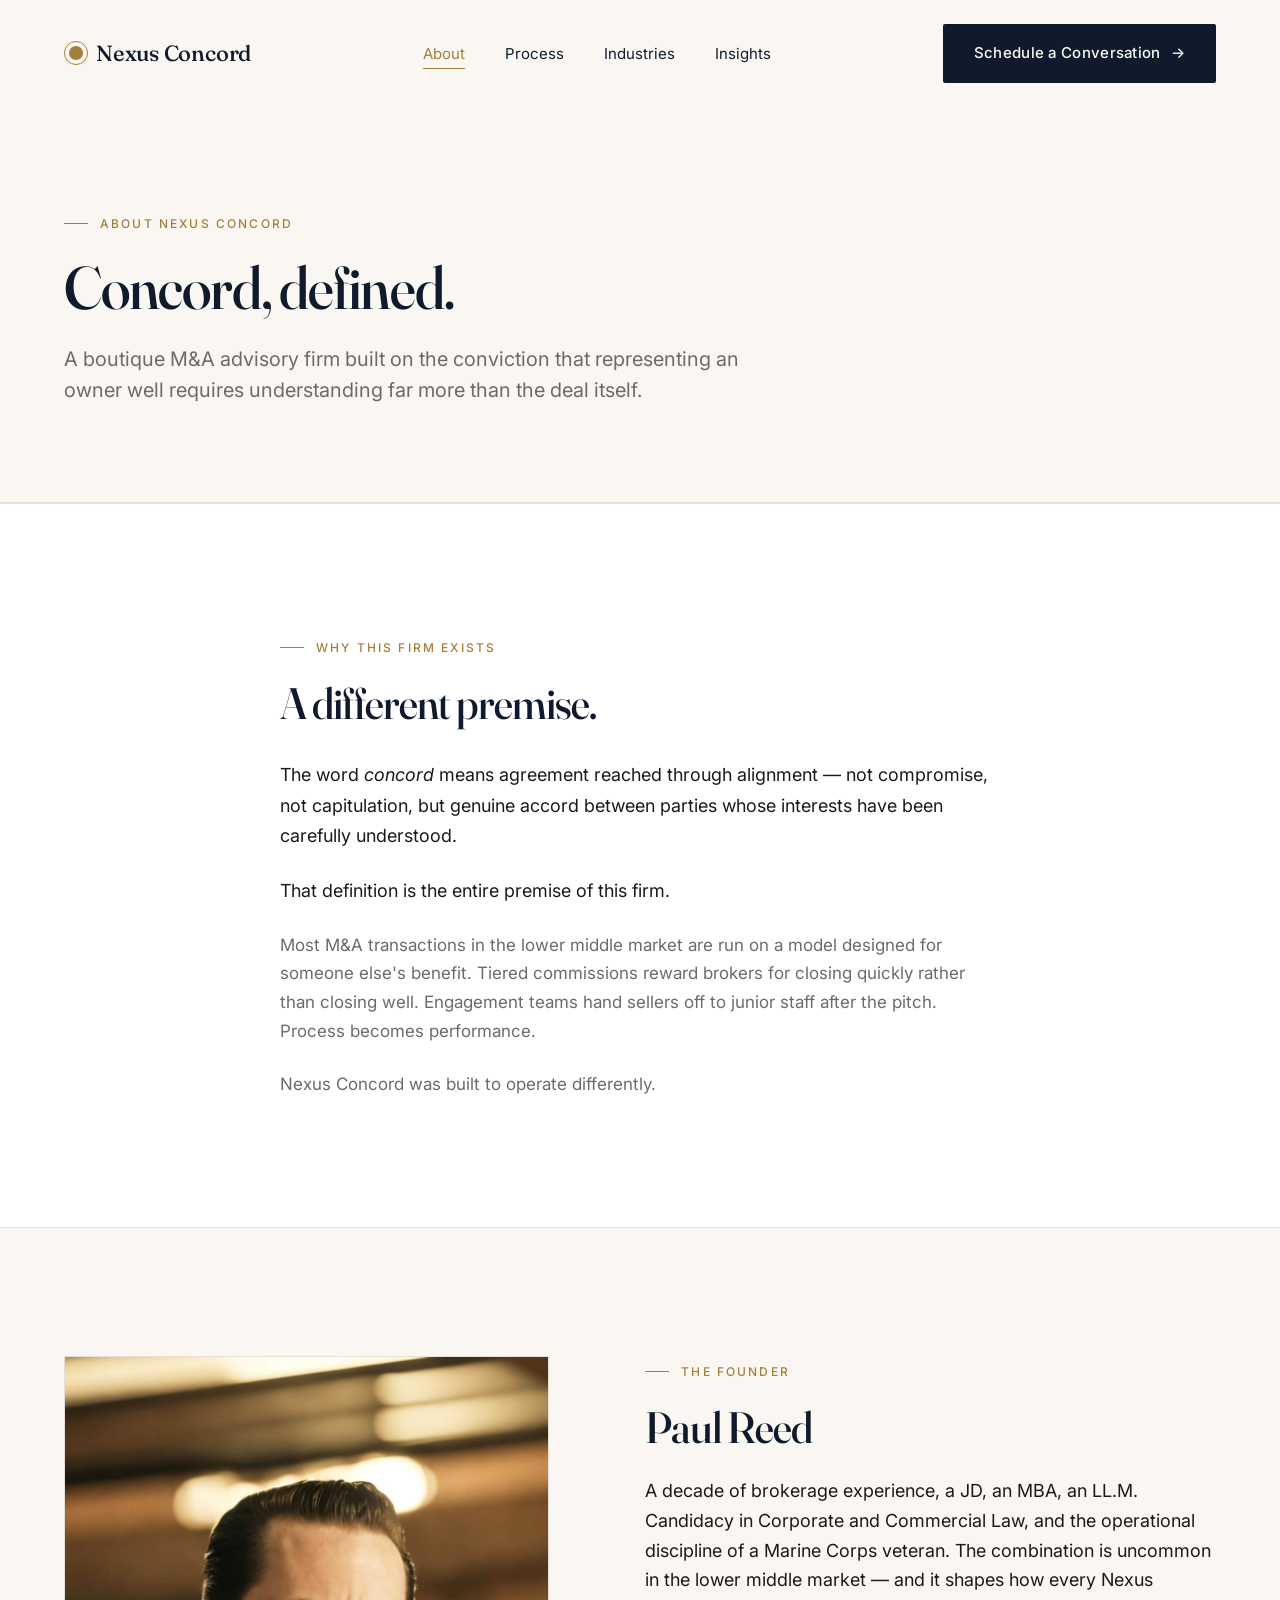
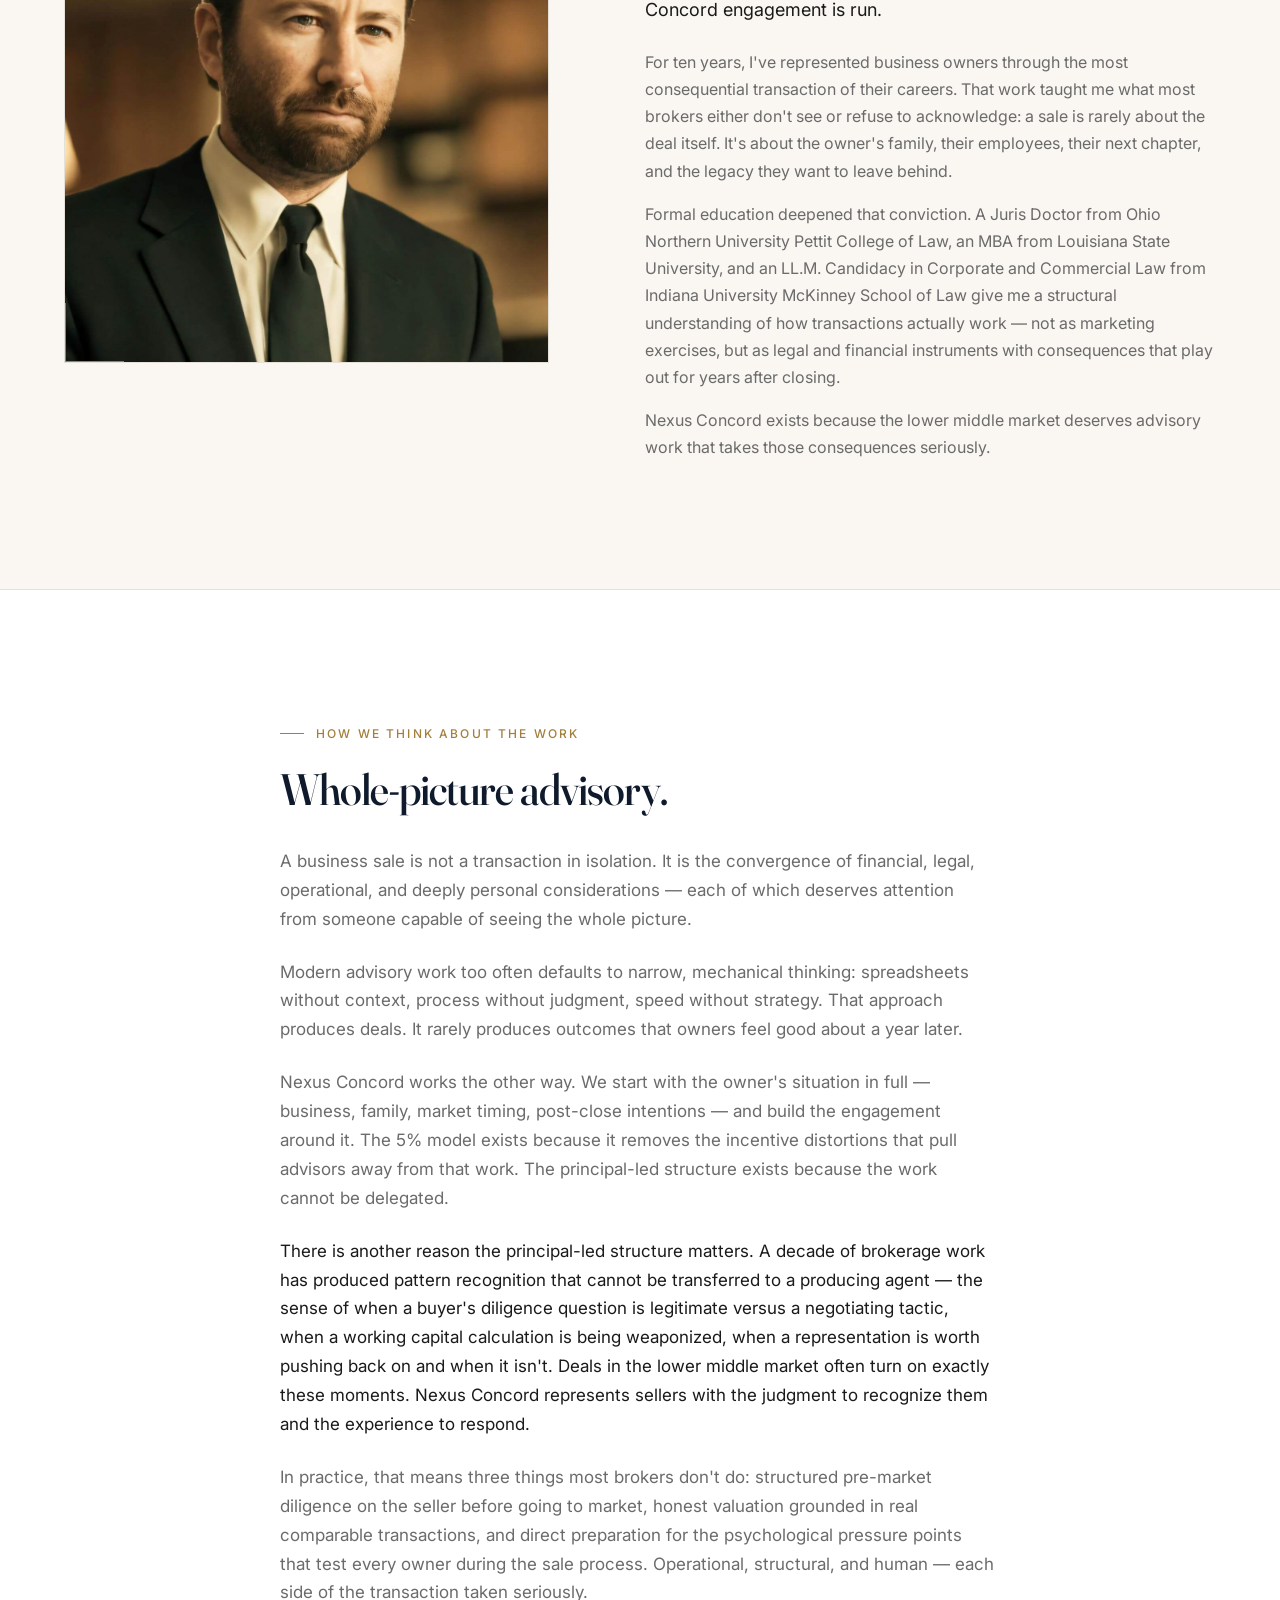
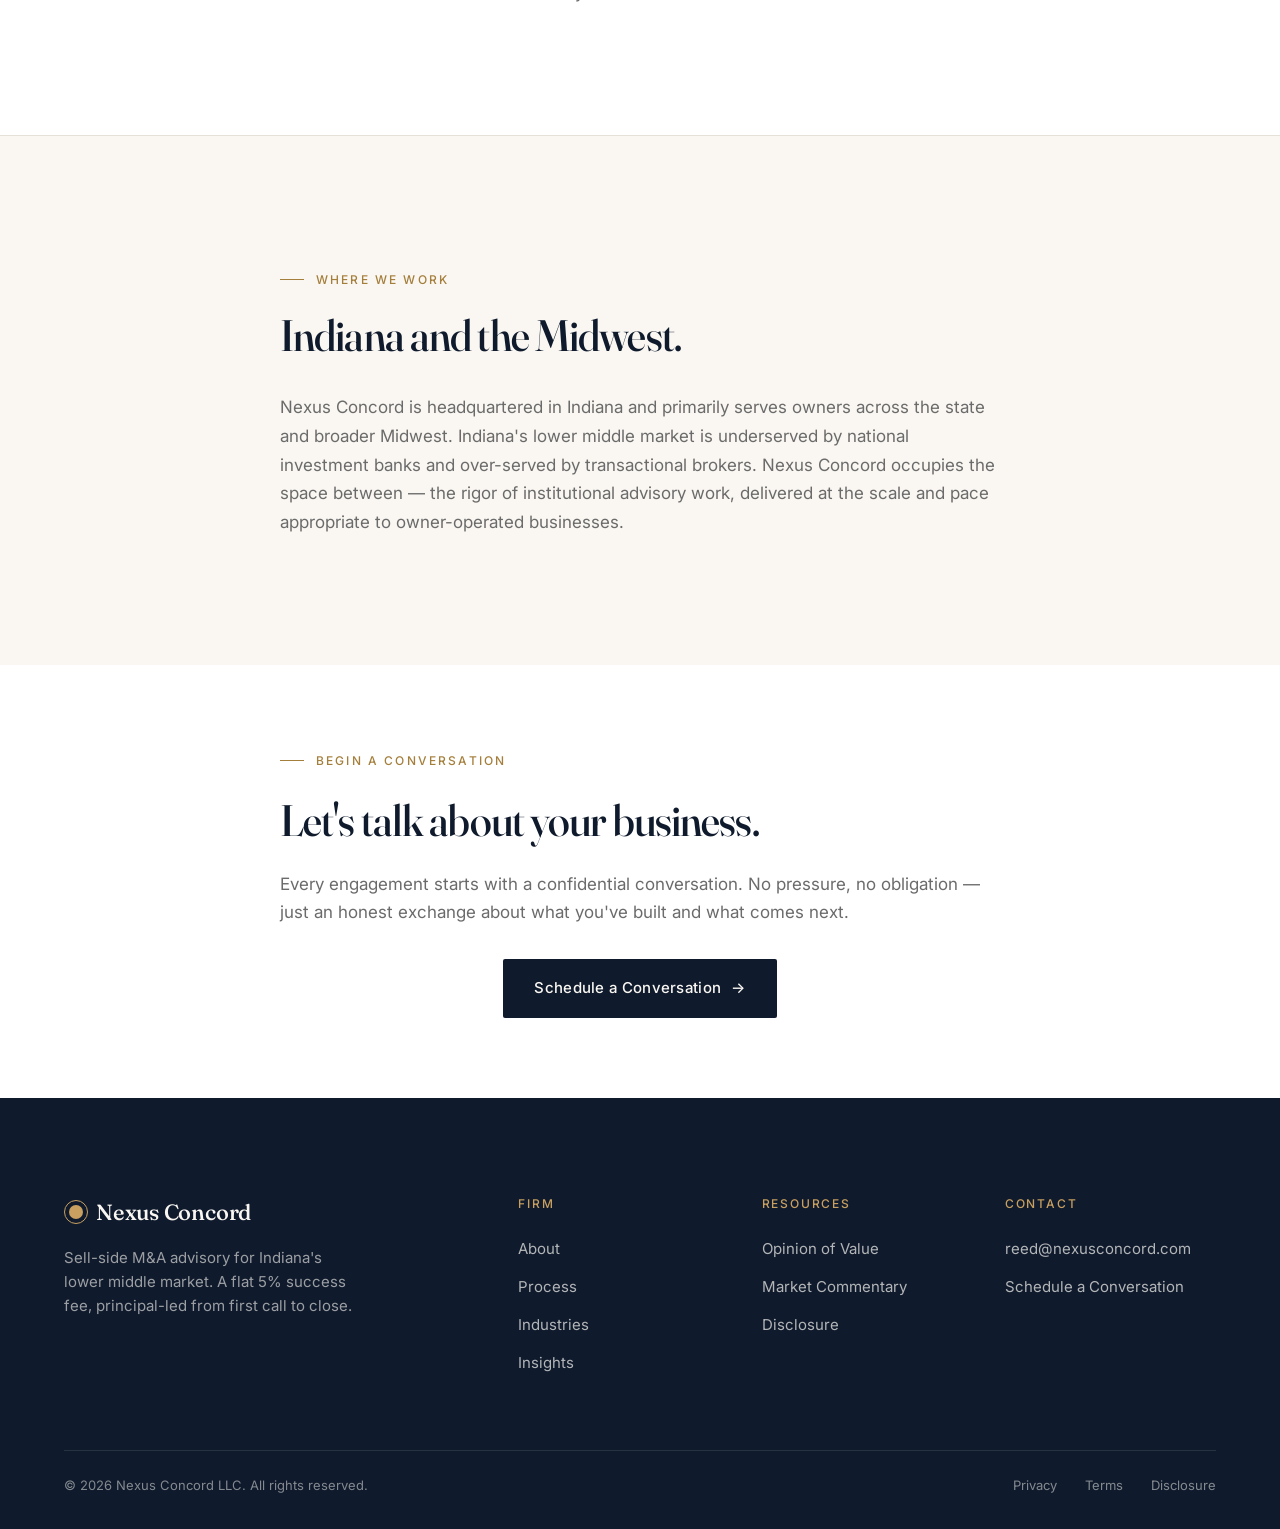
==== commit 24b9dd61: "Update about.html Center Schedule a Conversation button on About page CTA" ====
--- a/about.html
+++ b/about.html
@@ -121,7 +121,9 @@
     <span class="eyebrow" style="color: var(--brass); display: inline-block; margin-bottom: 1.5rem;">Begin a Conversation</span>
     <h2 style="color: var(--navy); margin-bottom: 1.5rem; font-size: clamp(2rem, 4vw, 2.75rem); line-height: 1.15;">Let's talk about your business.</h2>
     <p style="color: var(--text-muted); font-size: 1.0625rem; line-height: 1.7; margin-bottom: 2rem;">Every engagement starts with a confidential conversation. No pressure, no obligation &mdash; just an honest exchange about what you've built and what comes next.</p>
-    <a href="contact.html" class="btn btn-primary">Schedule a Conversation <span class="btn-arrow">&rarr;</span></a>
+    <div style="text-align: center;">
+      <a href="contact.html" class="btn btn-primary">Schedule a Conversation <span class="btn-arrow">&rarr;</span></a>
+    </div>
   </div>
 </section> 
   
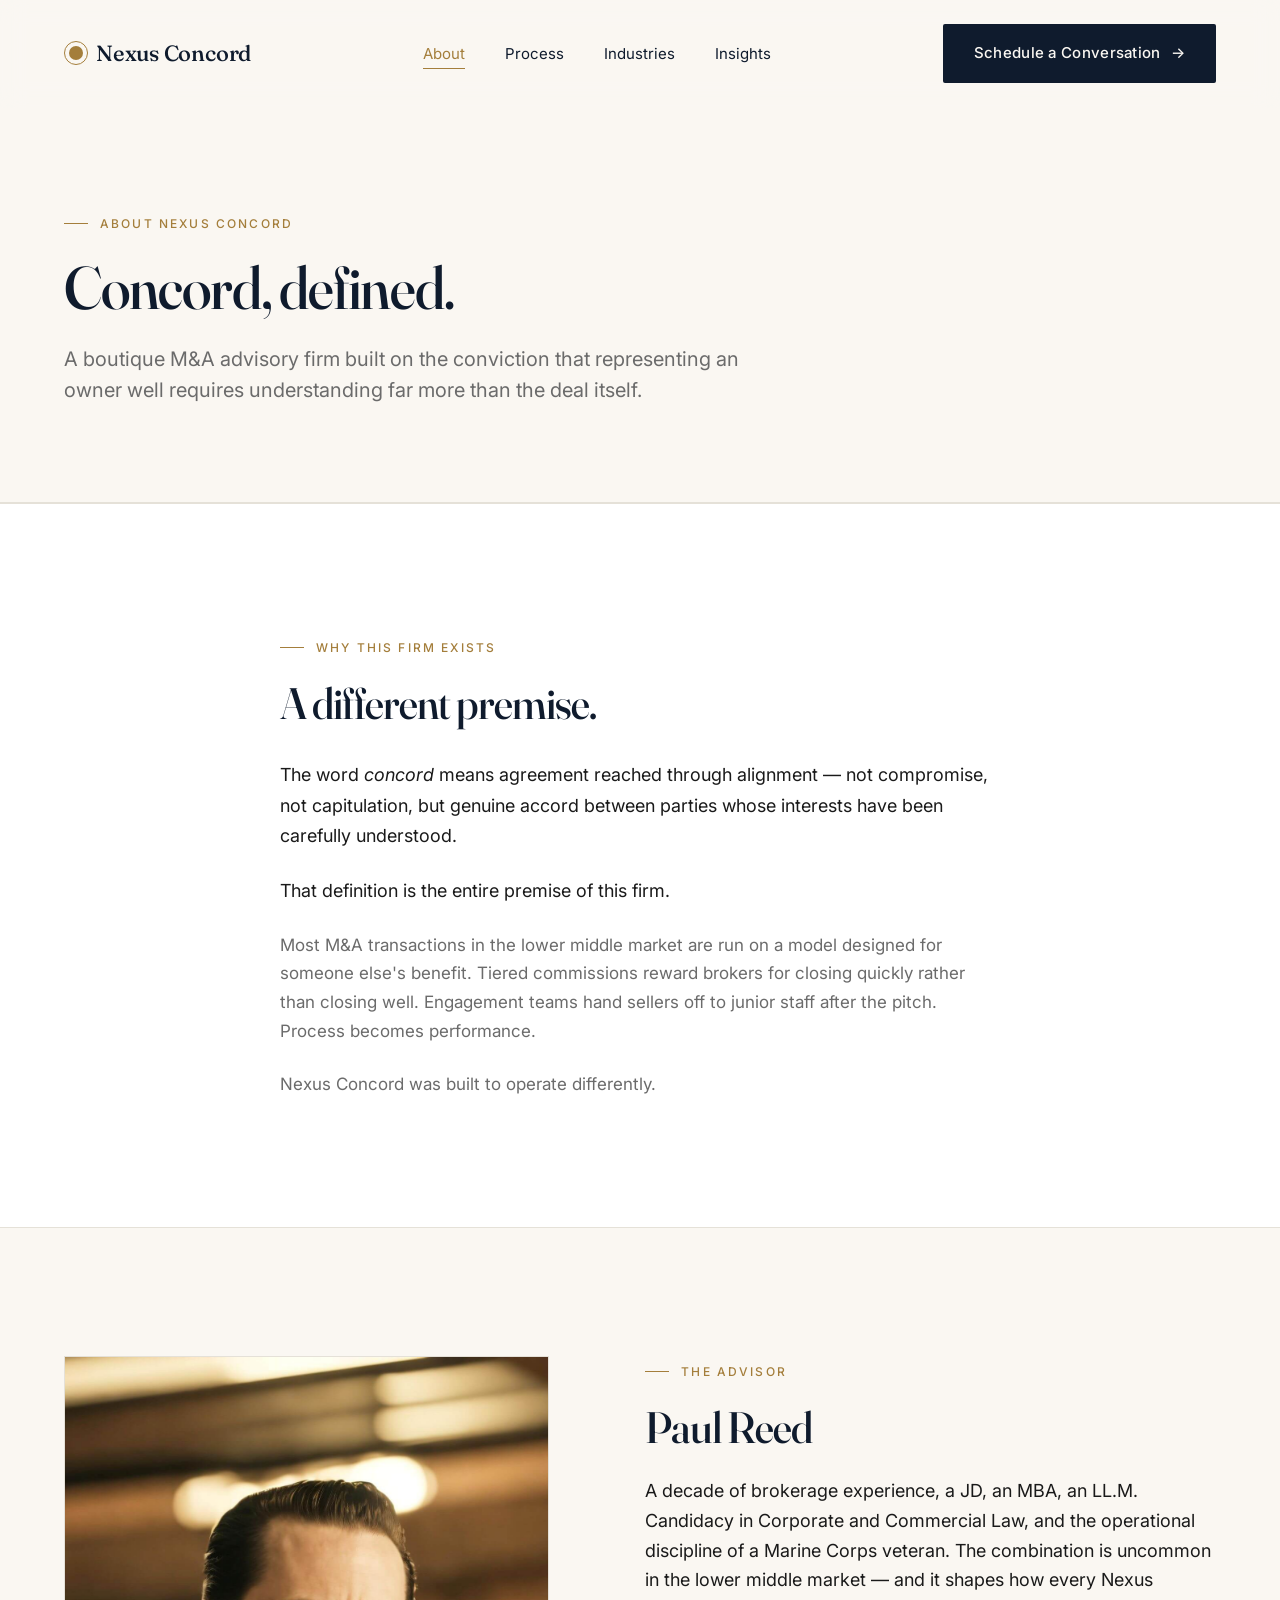
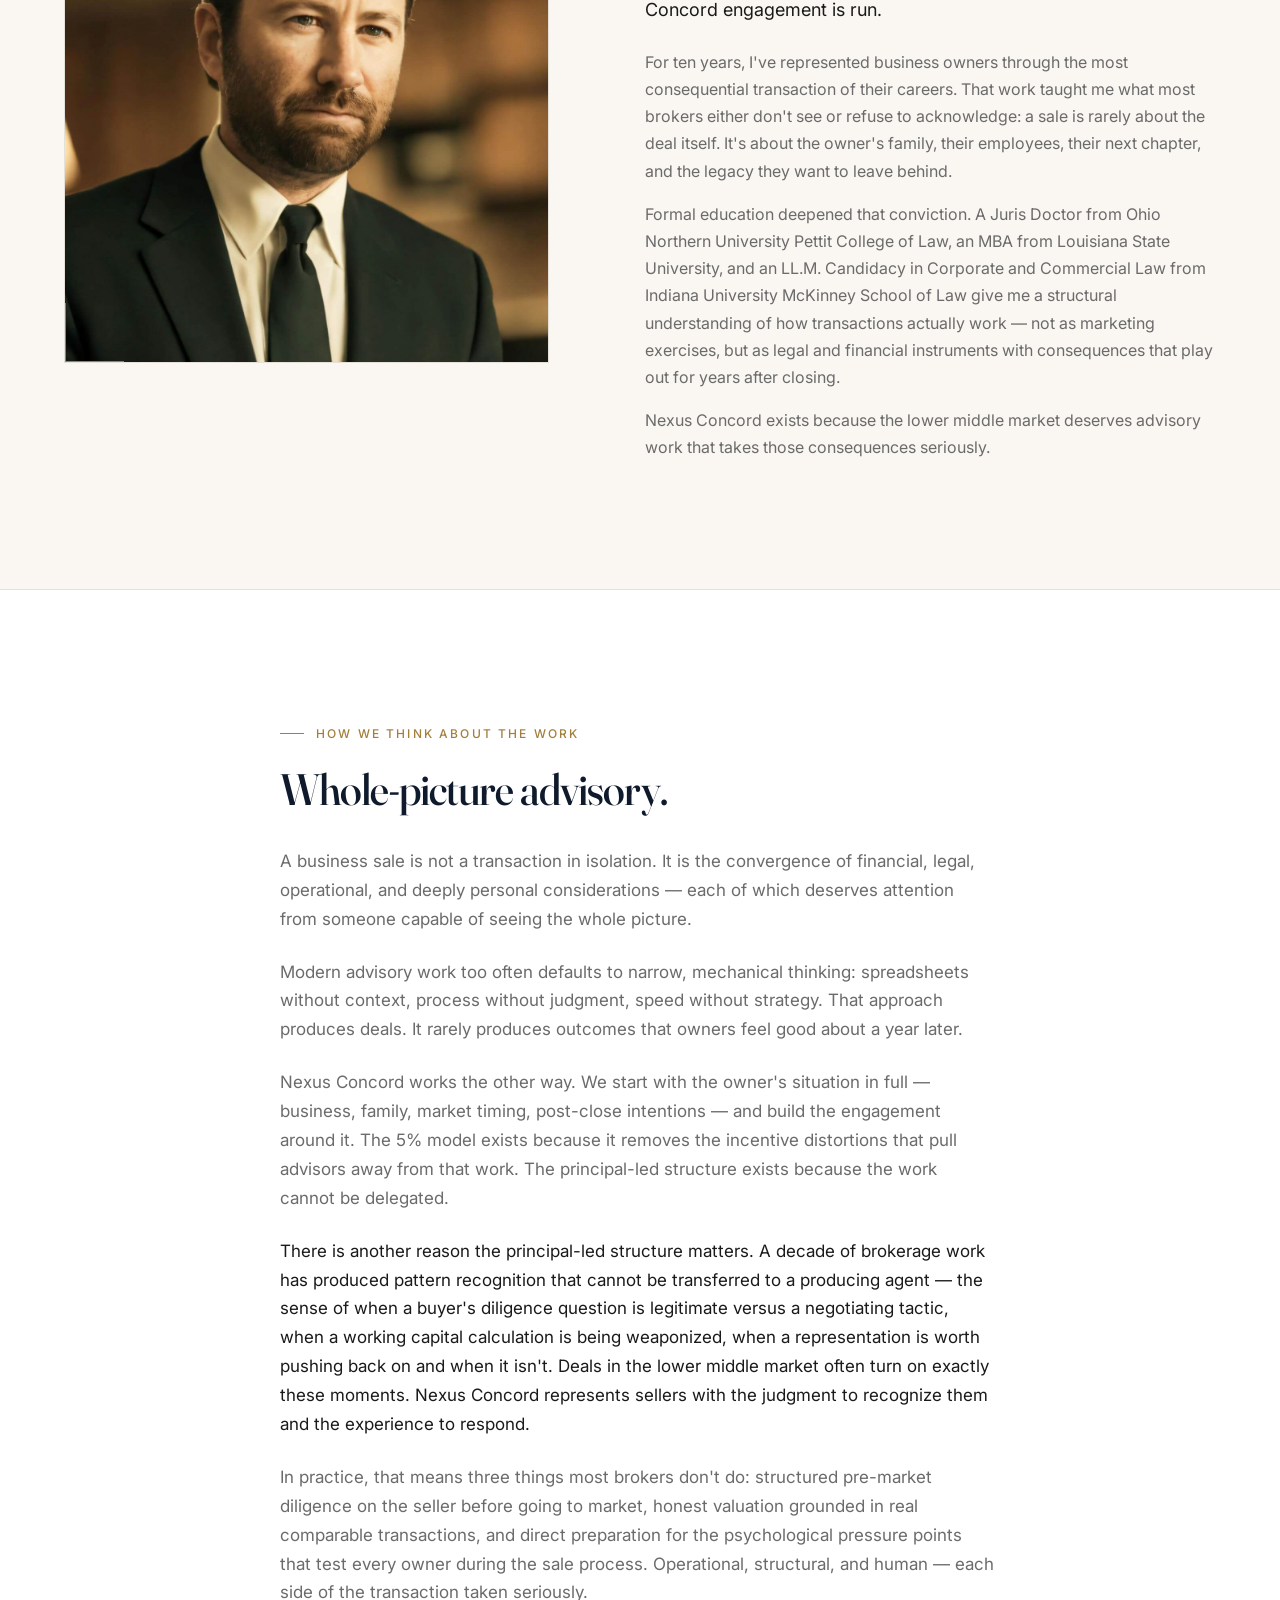
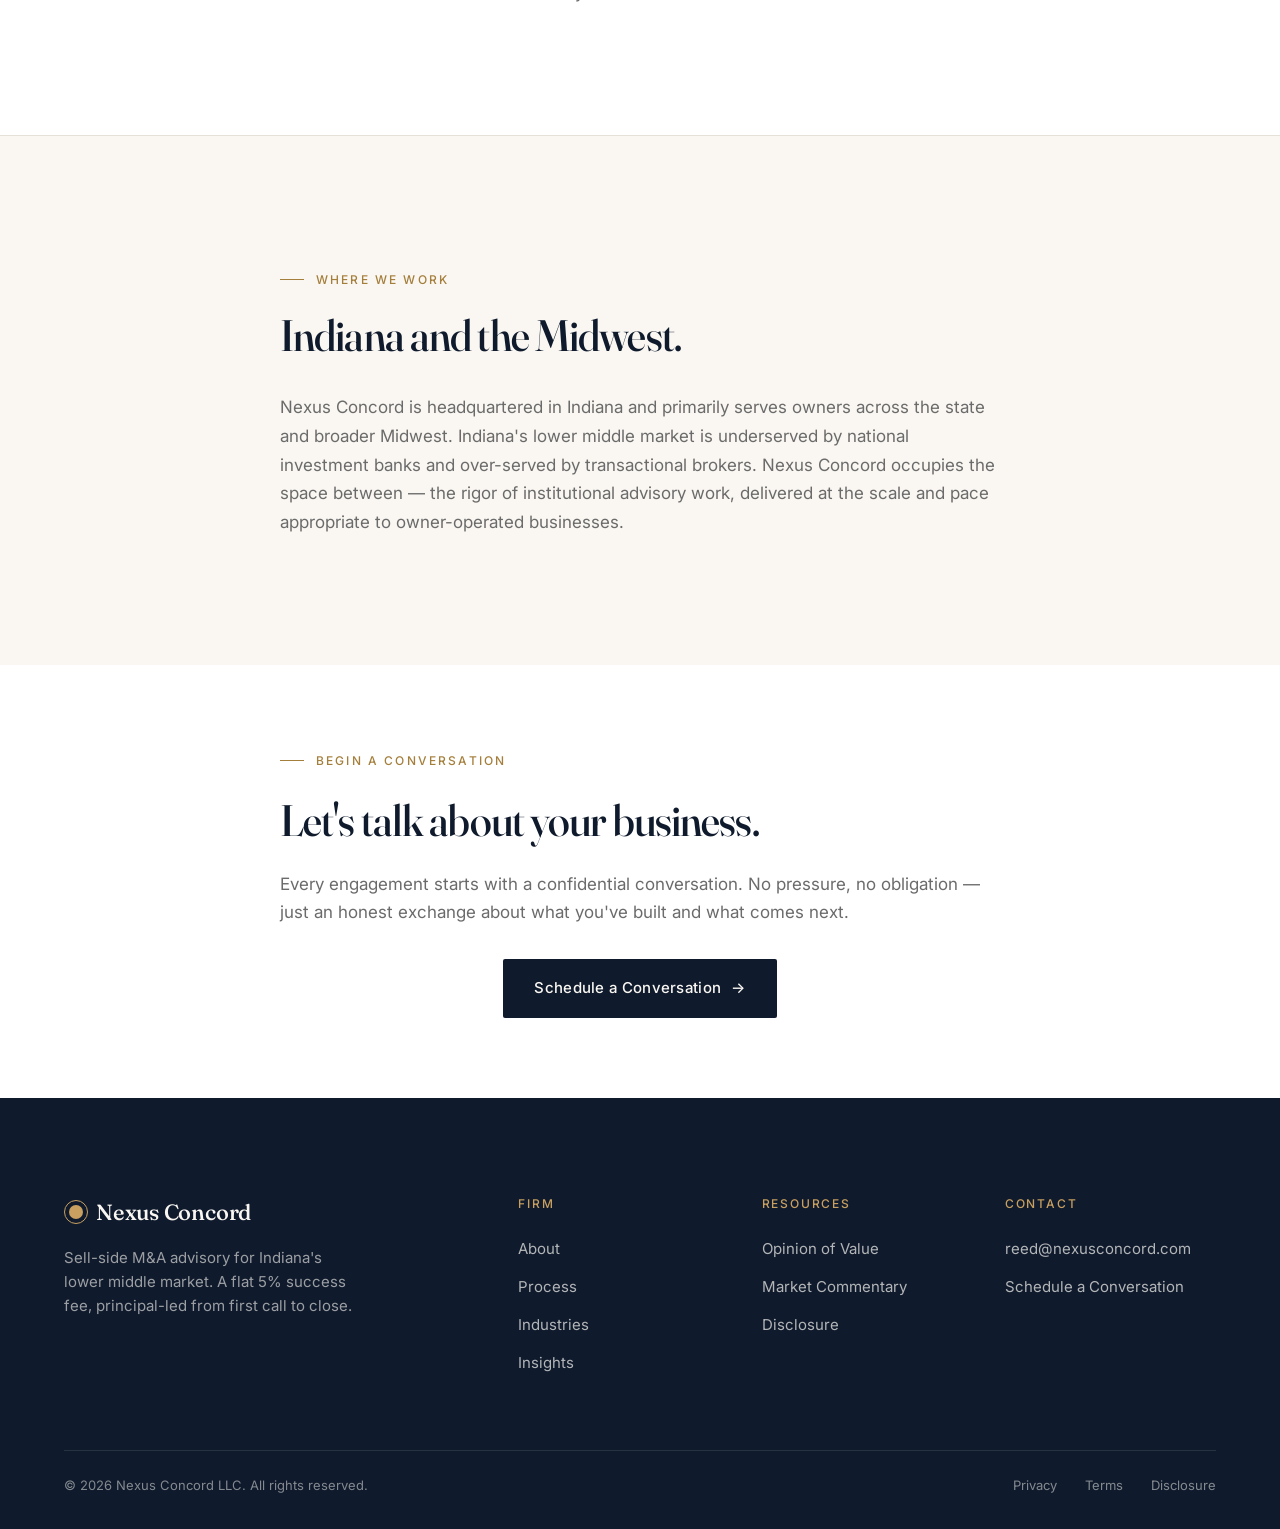
==== commit 6c3027cf: "Update about.html The advisor - removing founder" ====
--- a/about.html
+++ b/about.html
@@ -80,7 +80,7 @@
         <div style="position: absolute; bottom: -1px; left: -1px; width: 60px; height: 60px; border-bottom: 2px solid var(--brass); border-left: 2px solid var(--brass); z-index: 2;"></div>
       </div>
       <div class="reveal">
-        <span class="eyebrow">The Founder</span>
+        <span class="eyebrow">The Advisor</span>
         <h2 style="margin-bottom: 1.5rem;">Paul Reed</h2>
         <p style="font-size: 1.125rem; line-height: 1.65; margin-bottom: 1.5rem; color: var(--text);">A decade of brokerage experience, a JD, an MBA, an LL.M. Candidacy in Corporate and Commercial Law, and the operational discipline of a Marine Corps veteran. The combination is uncommon in the lower middle market — and it shapes how every Nexus Concord engagement is run.</p>
         <p style="font-size: 1rem; line-height: 1.7; color: var(--text-muted); margin-bottom: 1rem;">For ten years, I've represented business owners through the most consequential transaction of their careers. That work taught me what most brokers either don't see or refuse to acknowledge: a sale is rarely about the deal itself. It's about the owner's family, their employees, their next chapter, and the legacy they want to leave behind.</p>
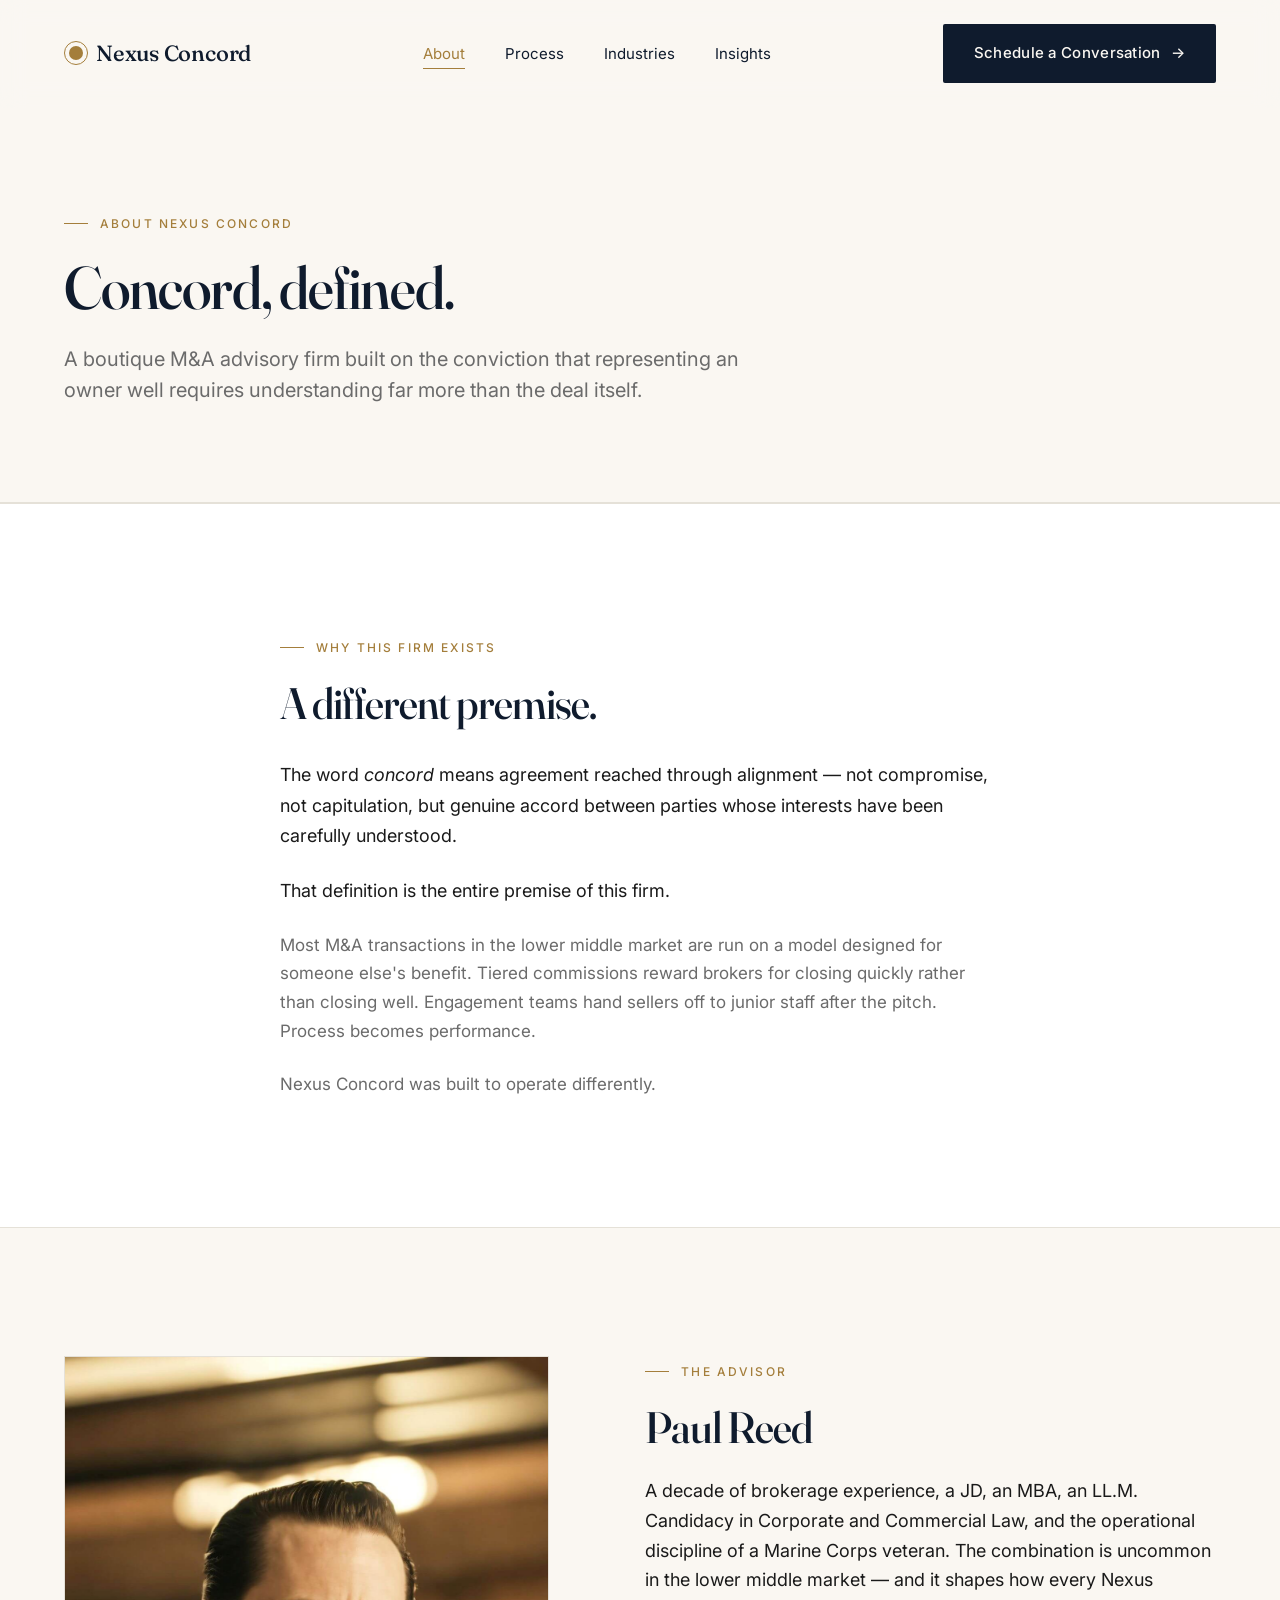
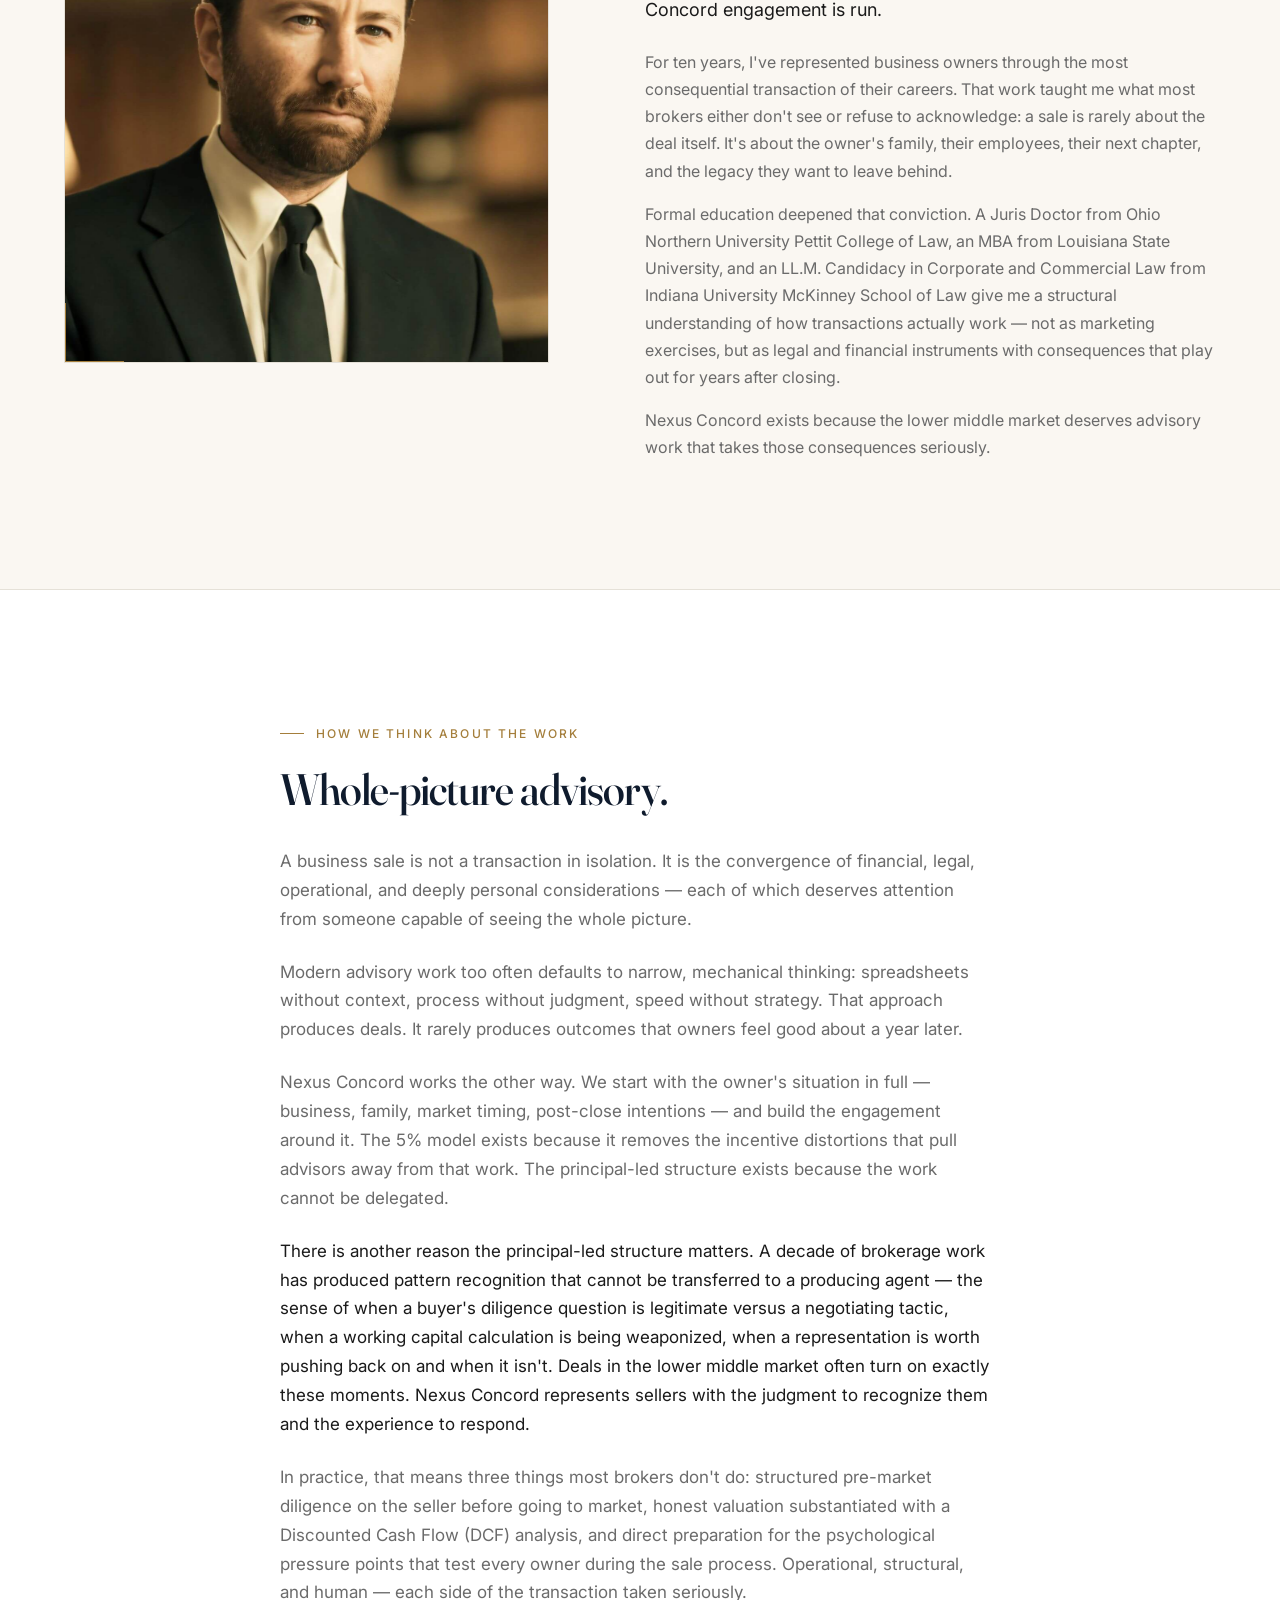
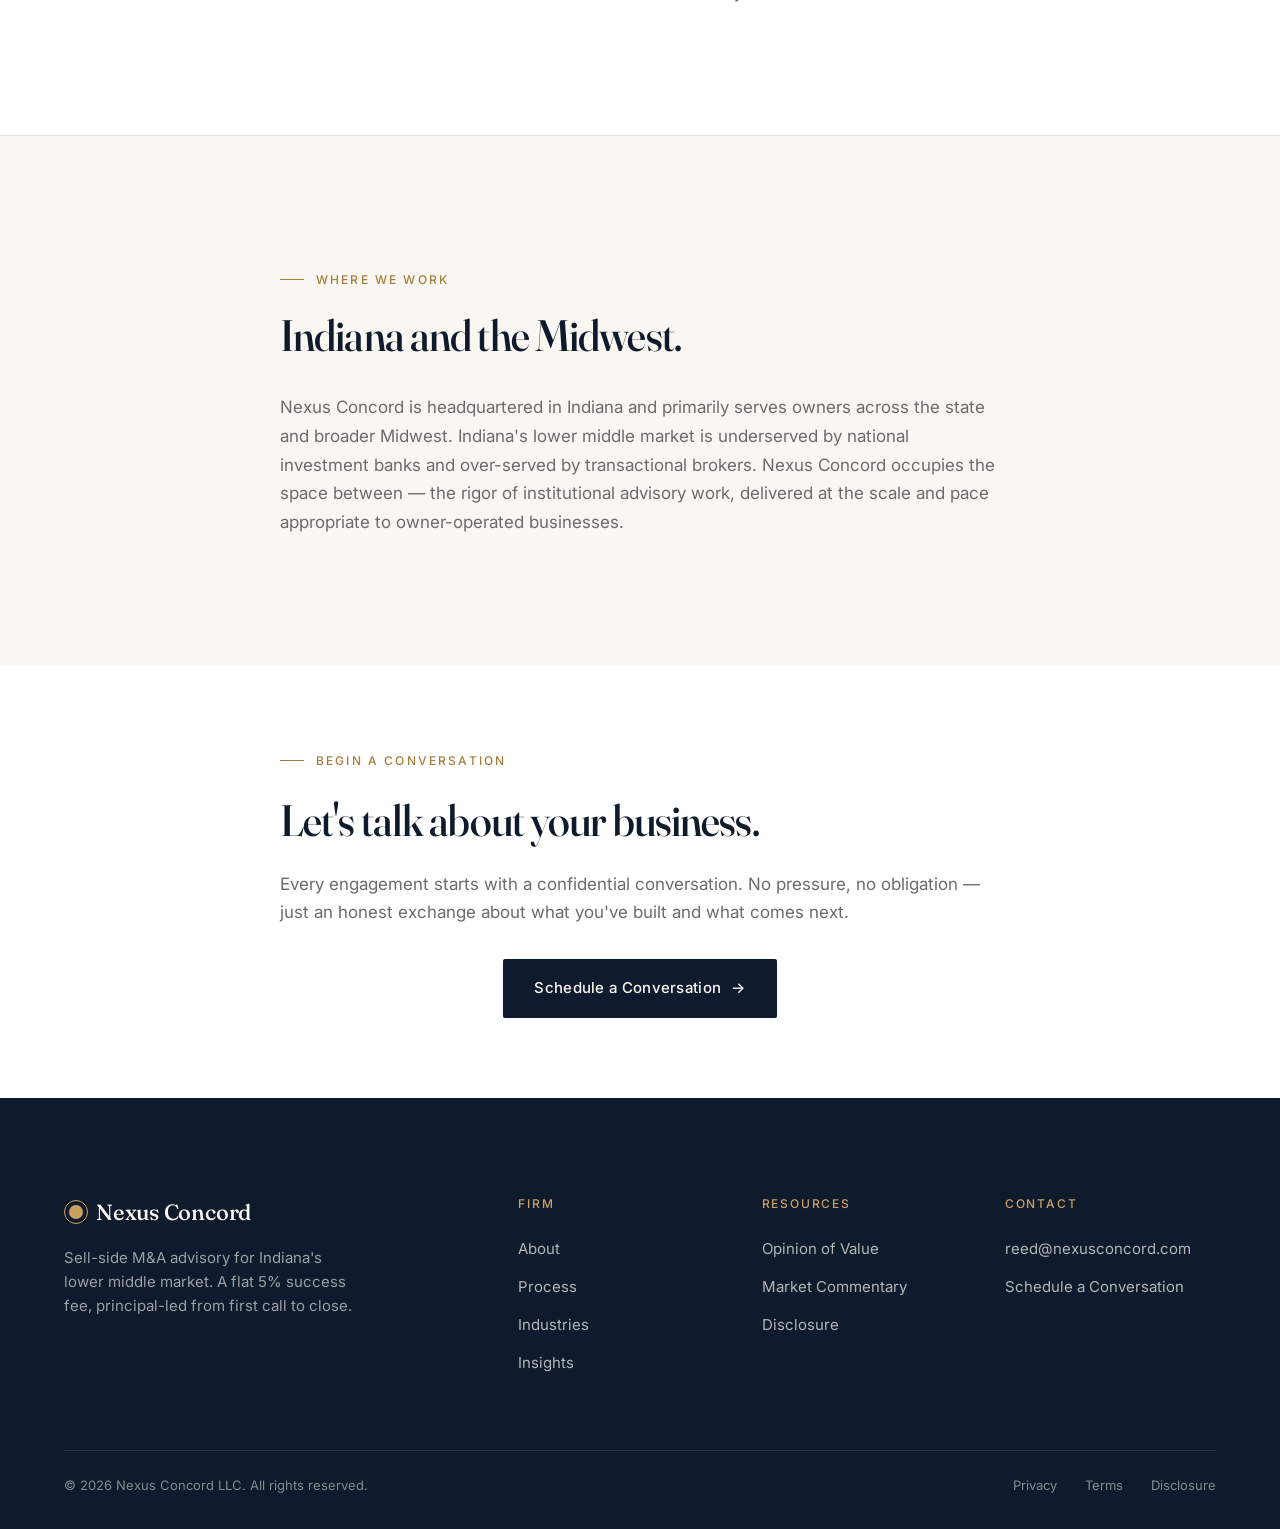
==== commit 024e82cc: "Update about.html DCF vice comparable" ====
--- a/about.html
+++ b/about.html
@@ -101,7 +101,7 @@
       <p style="font-size: 1.0625rem; line-height: 1.7; color: var(--text-muted); margin-bottom: 1.5rem;">Nexus Concord works the other way. We start with the owner's situation in full — business, family, market timing, post-close intentions — and build the engagement around it. The 5% model exists because it removes the incentive distortions that pull advisors away from that work. The principal-led structure exists because the work cannot be delegated.</p>
       <p style="font-size: 1.0625rem; line-height: 1.7; margin-bottom: 1.5rem;">There is another reason the principal-led structure matters. A decade of brokerage work has produced pattern recognition that cannot be transferred to a producing agent — the sense of when a buyer's diligence question is legitimate versus a negotiating tactic, when a working capital calculation is being weaponized, when a representation is worth pushing back on and when it isn't. Deals in the lower middle market often turn on exactly these moments. Nexus Concord represents sellers with the judgment to recognize them and the experience to respond.</p>
       
-      <p style="font-size: 1.0625rem; line-height: 1.7; color: var(--text-muted);">In practice, that means three things most brokers don't do: structured pre-market diligence on the seller before going to market, honest valuation grounded in real comparable transactions, and direct preparation for the psychological pressure points that test every owner during the sale process. Operational, structural, and human — each side of the transaction taken seriously.</p>
+      <p style="font-size: 1.0625rem; line-height: 1.7; color: var(--text-muted);">In practice, that means three things most brokers don't do: structured pre-market diligence on the seller before going to market, honest valuation substantiated with a Discounted Cash Flow (DCF) analysis, and direct preparation for the psychological pressure points that test every owner during the sale process. Operational, structural, and human — each side of the transaction taken seriously.</p>
     </div>
   </div>
 </section>
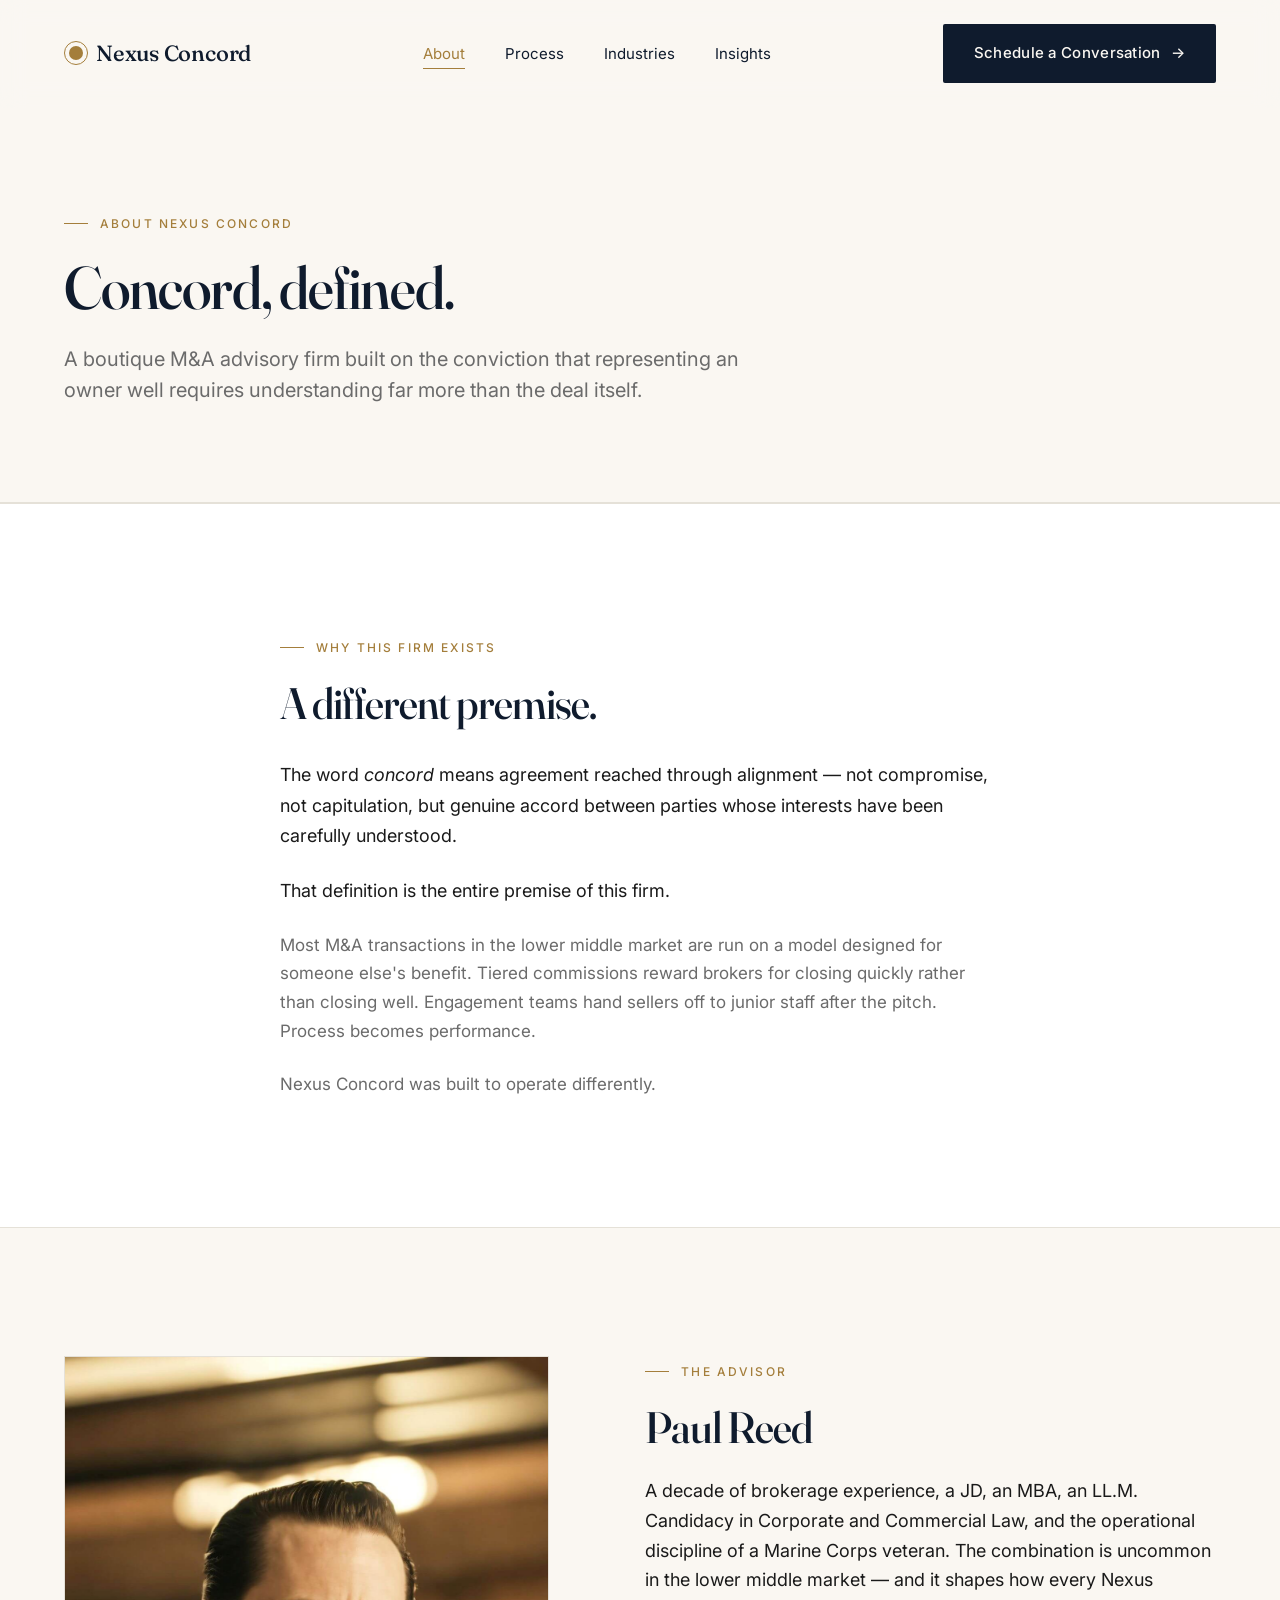
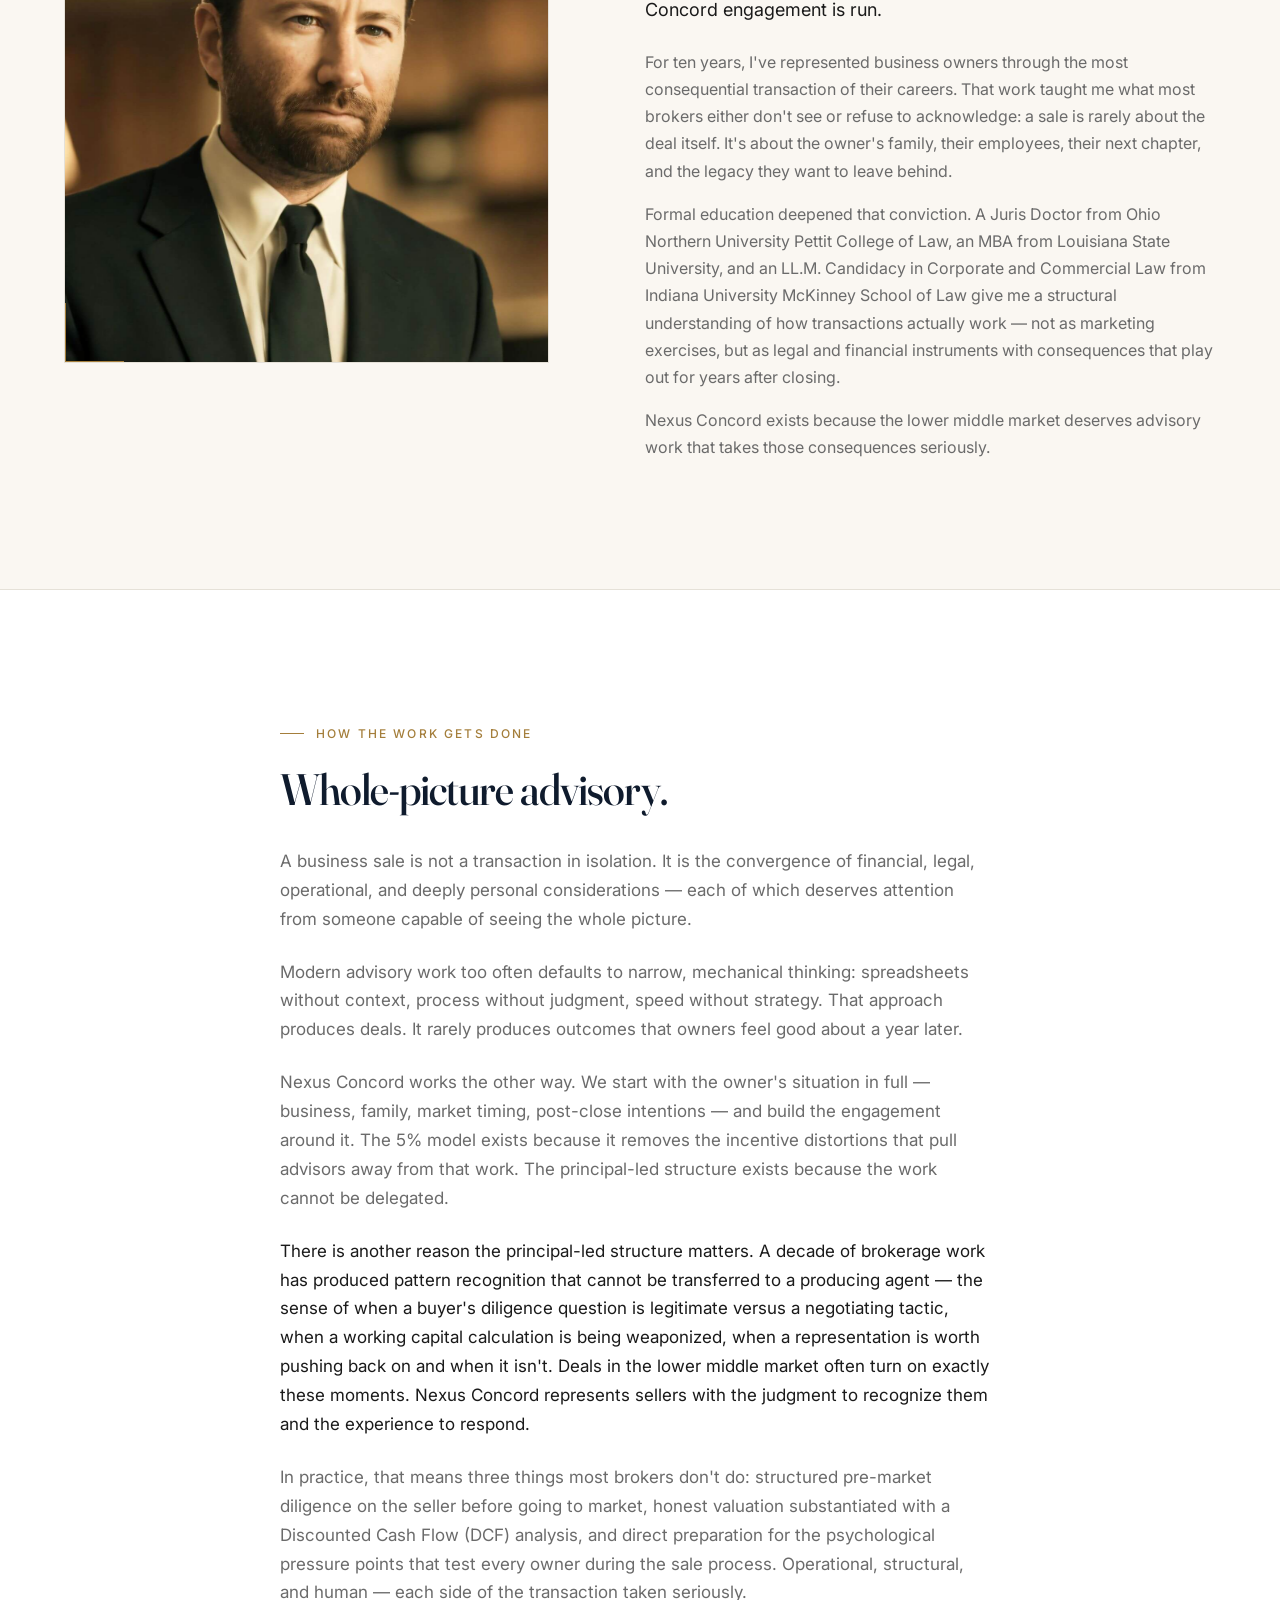
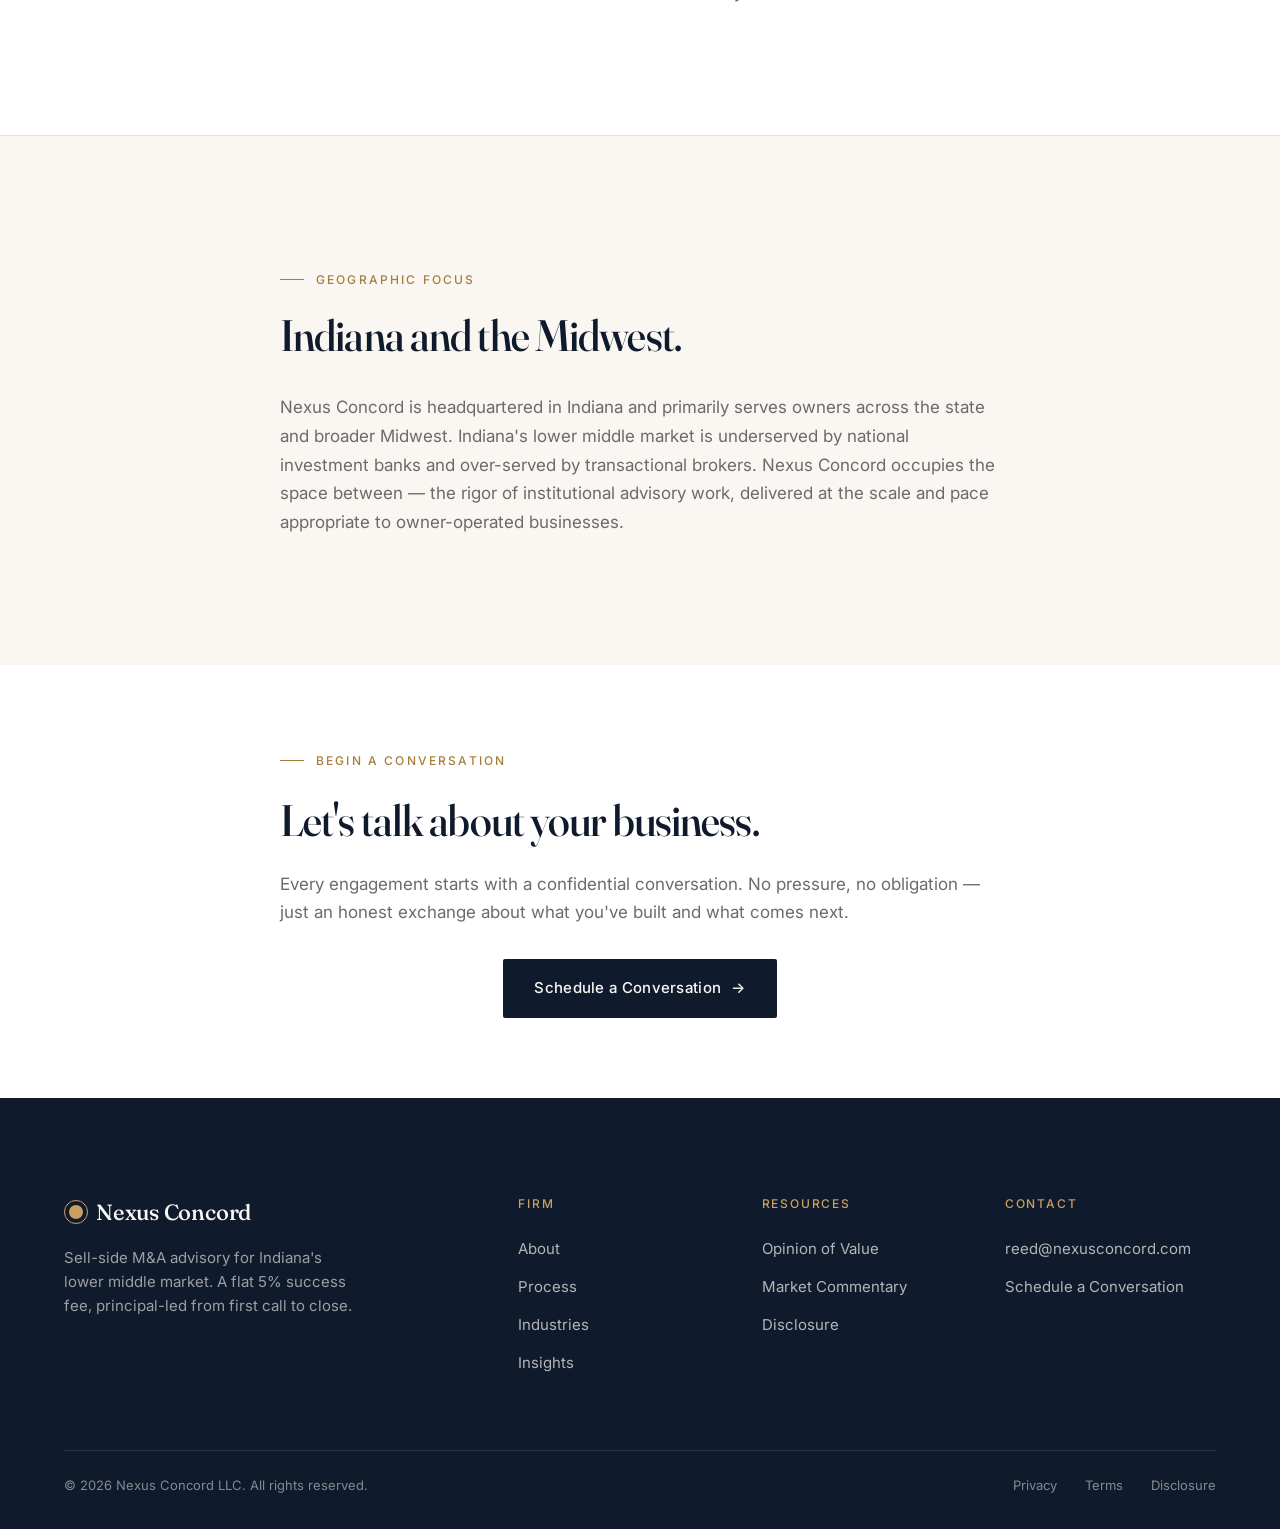
==== commit d1561fa6: "Update about.html Language Cleanup" ====
--- a/about.html
+++ b/about.html
@@ -94,7 +94,7 @@
 <section style="background: var(--white); border-top: 1px solid var(--border);">
   <div class="container">
     <div style="max-width: 720px; margin: 0 auto;" class="reveal">
-      <span class="eyebrow">How We Think About the Work</span>
+      <span class="eyebrow">How the Work Gets Done</span>
       <h2 style="margin-bottom: 2rem;">Whole-picture advisory.</h2>
       <p style="font-size: 1.0625rem; line-height: 1.7; margin-bottom: 1.5rem; color: var(--text-muted);">A business sale is not a transaction in isolation. It is the convergence of financial, legal, operational, and deeply personal considerations — each of which deserves attention from someone capable of seeing the whole picture.</p>
       <p style="font-size: 1.0625rem; line-height: 1.7; margin-bottom: 1.5rem; color: var(--text-muted);">Modern advisory work too often defaults to narrow, mechanical thinking: spreadsheets without context, process without judgment, speed without strategy. That approach produces deals. It rarely produces outcomes that owners feel good about a year later.</p>
@@ -109,7 +109,7 @@
 <section style="background: var(--cream); border-top: 1px solid var(--border);">
   <div class="container">
     <div style="max-width: 720px; margin: 0 auto;" class="reveal">
-      <span class="eyebrow">Where We Work</span>
+      <span class="eyebrow">Geographic Focus</span>
       <h2 style="margin-bottom: 2rem;">Indiana and the Midwest.</h2>
       <p style="font-size: 1.0625rem; line-height: 1.7; color: var(--text-muted);">Nexus Concord is headquartered in Indiana and primarily serves owners across the state and broader Midwest. Indiana's lower middle market is underserved by national investment banks and over-served by transactional brokers. Nexus Concord occupies the space between — the rigor of institutional advisory work, delivered at the scale and pace appropriate to owner-operated businesses.</p>
     </div>
